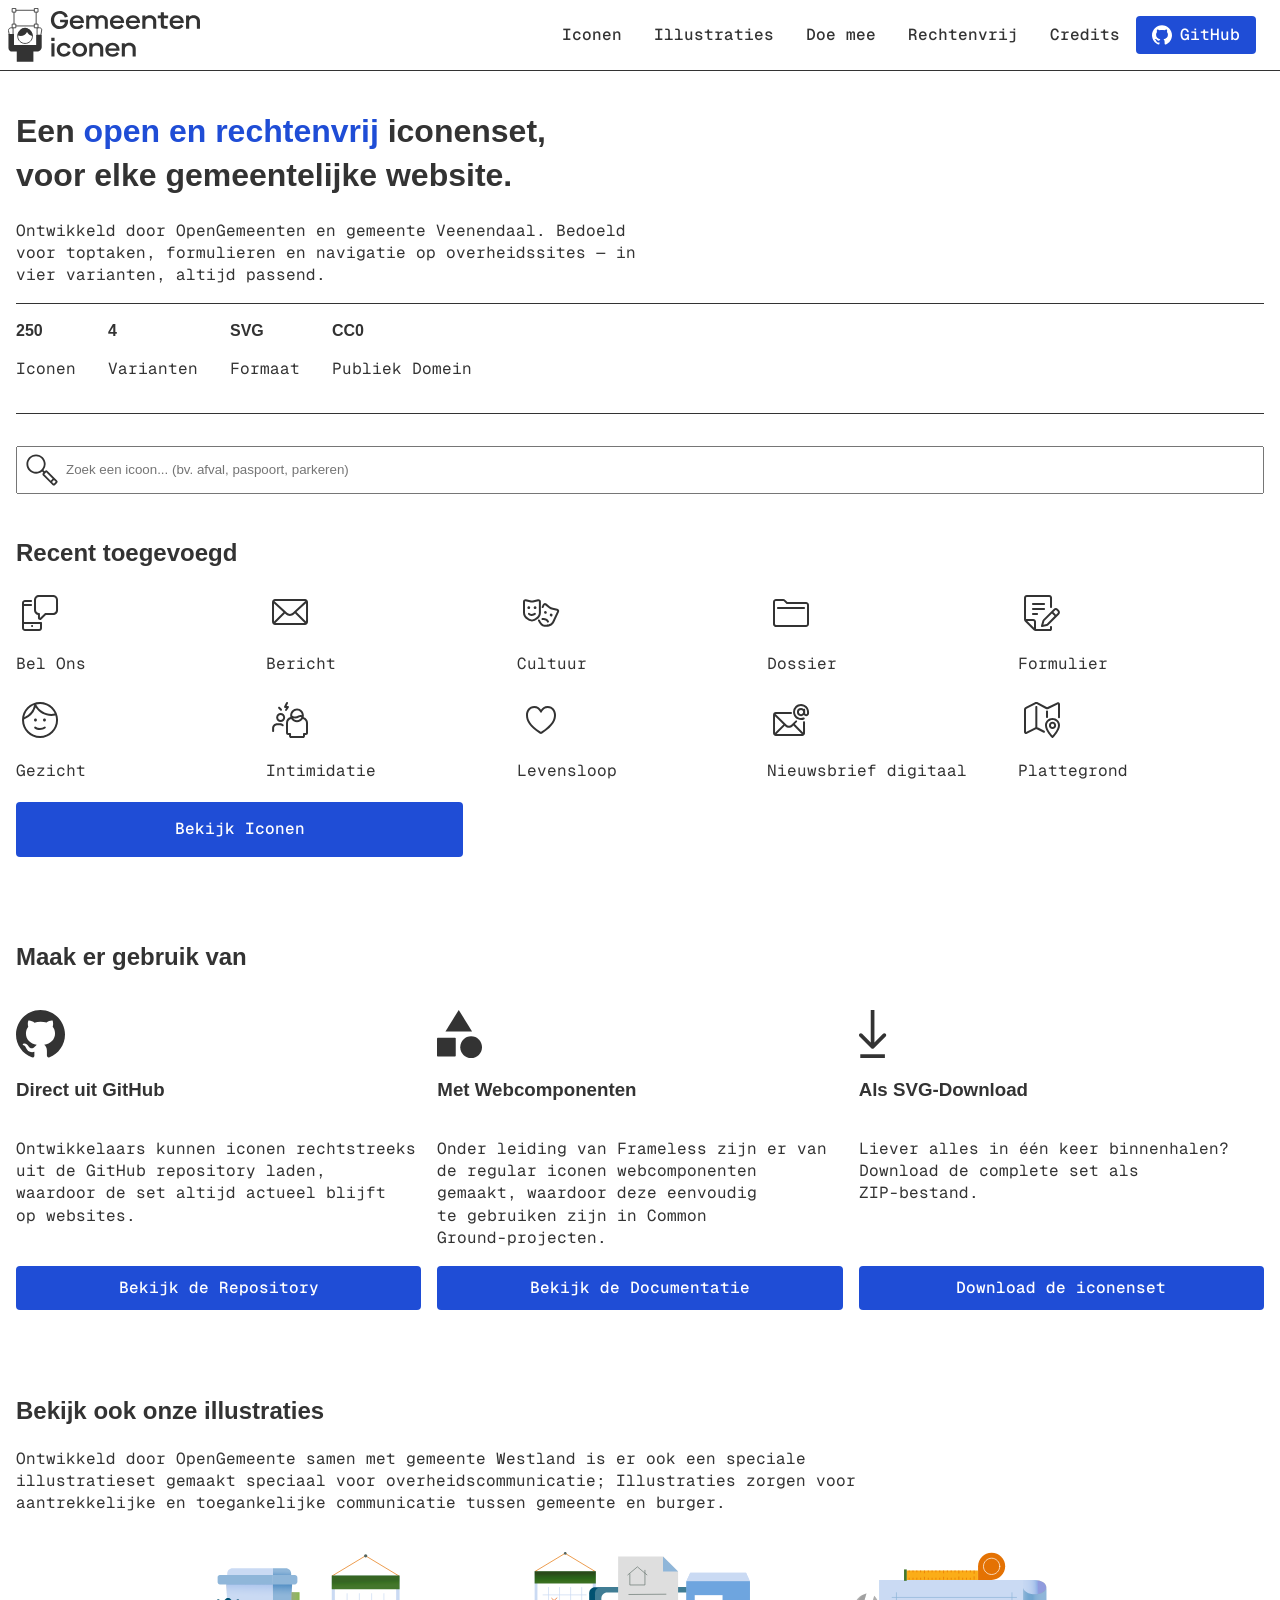
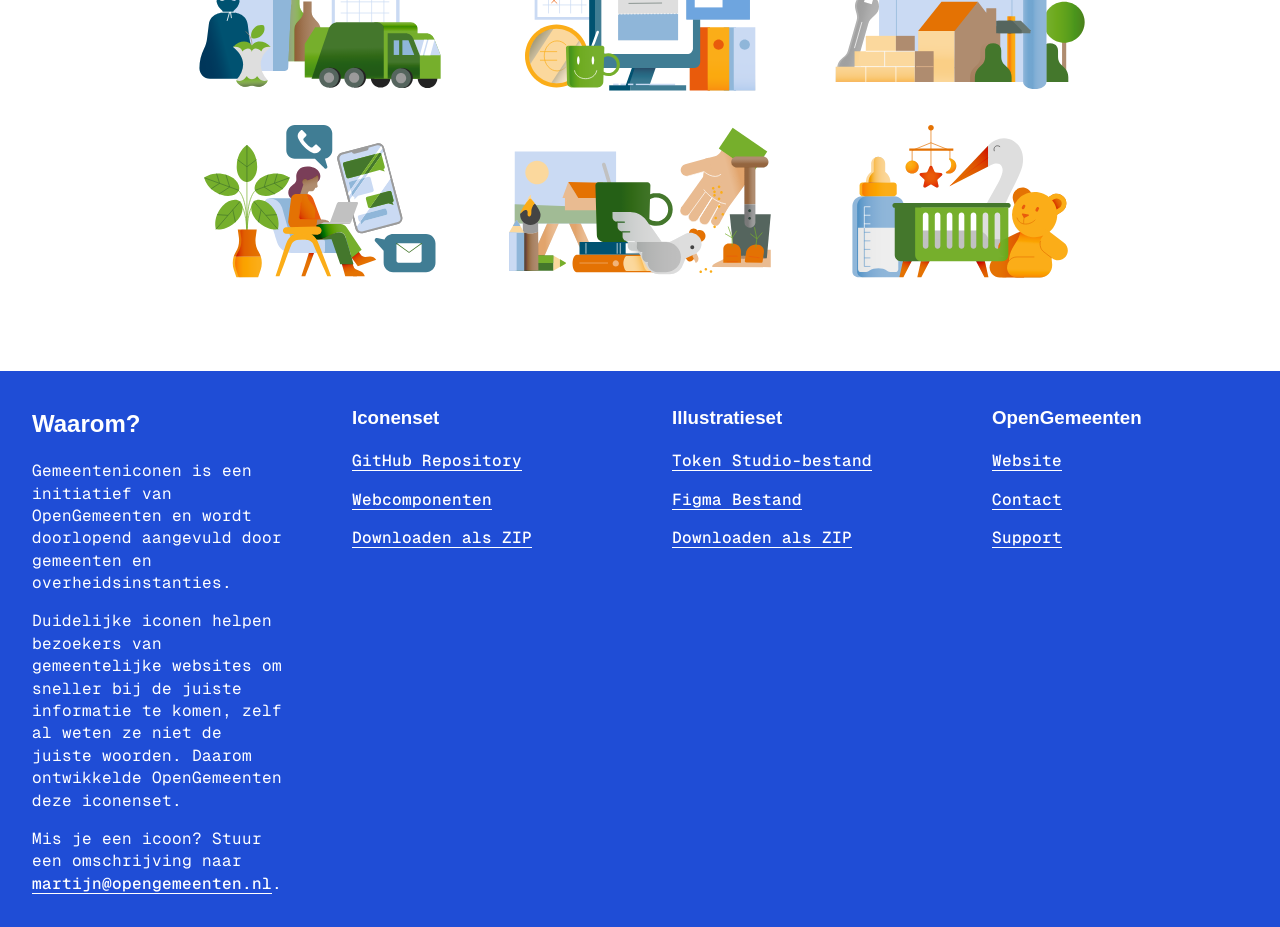
==== index.html @ 0807a1b1 "target="_self" (weet niet of het anders de default wel mee neemt)" ====
<!DOCTYPE html>
<html lang="nl">
    <head>
        <meta charset="UTF-8">

        <meta name="viewport" content="width=device-width, initial-scale=1.0">

        <title>Home | Gemeenteniconen.nl</title>
        <meta name="description" content="Gemeenteniconen.nl - Open en rechtenvrije iconen voor overheidscommunicatie" />
        <meta name="author" content="Rowynn Sewkaransing"/>

        <link rel="stylesheet" href="./styles/tokens--colors.css">
        <link rel="stylesheet" href="./styles/tokens--fonts.css">
        <link rel="stylesheet" href="./styles/tokens--style.css">

        <link rel="stylesheet" href="./styles/base--text.css">
        <link rel="stylesheet" href="./styles/base--controls.css">
        <link rel="stylesheet" href="./styles/base--images.css">
        <link rel="stylesheet" href="./styles/base--links.css">

        <link rel="stylesheet" href="./styles/layout--header.css">
        <link rel="stylesheet" href="./styles/layout--main.css">
        <link rel="stylesheet" href="./styles/layout--footer.css">

        <link rel="stylesheet" href="./styles/page--index.css">


        <link rel="shortcut icon" href="./assets/favicon.png" type="image/x-icon">

        <script src="./scripts/controls--hamburger.js" defer></script>

    </head>
    <body>


        <!-- ****** -->
        <!-- HEADER -->
        <!-- ****** -->

        <header>
            <a class="skip" href="#main">Ga naar inhoud?</a>
            <!-- <a class="skip" href="./iconen.html">Ga naar iconenoverzicht?</a> -->
            <!-- <a class="skip" href="./illustraties.html">Ga naar illustratiesoverzicht?</a> -->

            <a href="./">
            <picture>
                <source media="(prefers-color-scheme: dark)" srcset="./assets/logo-dark.svg">
                <img src="./assets/logo-light.svg" alt="Gemeenteniconen.nl home">
            </picture>
            </a>
            <button id="mobile-menu" type="button" >Menu</button>

            <nav>
                <a href="./iconen.html">Iconen</a>
                <a href="./illustraties.html">Illustraties</a>
                <a href="./">Doe mee</a>
                <a href="./">Rechtenvrij</a>
                <a href="./">Credits</a>

                <a href="">
                    <svg width="98" height="96" viewBox="0 0 98 96" fill="none" xmlns="http://www.w3.org/2000/svg">
                        <g>
                        <path d="M41.4395 69.3848C28.8066 67.8535 19.9062 58.7617 19.9062 46.9902C19.9062 42.2051 21.6289 37.0371 24.5 33.5918C23.2559 30.4336 23.4473 23.7344 24.8828 20.959C28.7109 20.4805 33.8789 22.4902 36.9414 25.2656C40.5781 24.1172 44.4062 23.543 49.0957 23.543C53.7852 23.543 57.6133 24.1172 61.0586 25.1699C64.0254 22.4902 69.2891 20.4805 73.1172 20.959C74.457 23.543 74.6484 30.2422 73.4043 33.4961C76.4668 37.1328 78.0937 42.0137 78.0937 46.9902C78.0937 58.7617 69.1934 67.6621 56.3691 69.2891C59.623 71.3945 61.8242 75.9883 61.8242 81.252L61.8242 91.2051C61.8242 94.0762 64.2168 95.7031 67.0879 94.5547C84.4102 87.9512 98 70.6289 98 49.1914C98 22.1074 75.9883 6.69539e-07 48.9043 4.309e-07C21.8203 1.92261e-07 -1.9479e-07 22.1074 -4.3343e-07 49.1914C-6.20631e-07 70.4375 13.4941 88.0469 31.6777 94.6504C34.2617 95.6074 36.75 93.8848 36.75 91.3008L36.75 83.6445C35.4102 84.2188 33.6875 84.6016 32.1562 84.6016C25.8398 84.6016 22.1074 81.1563 19.4277 74.7441C18.375 72.1602 17.2266 70.6289 15.0254 70.3418C13.877 70.2461 13.4941 69.7676 13.4941 69.1934C13.4941 68.0449 15.4082 67.1836 17.3223 67.1836C20.0977 67.1836 22.4902 68.9063 24.9785 72.4473C26.8926 75.2227 28.9023 76.4668 31.2949 76.4668C33.6875 76.4668 35.2187 75.6055 37.4199 73.4043C39.0469 71.7773 40.291 70.3418 41.4395 69.3848Z" fill="black"/>
                        </g>
                        <clipPath>
                        <rect width="98" height="96" fill="white"/>
                        </clipPath>
                    </svg>GitHub</a>
            </nav>
        </header>


        <!-- ****** -->
        <!--  MAIN  -->
        <!-- ****** -->

        <main id="main">
            <hgroup>
                <h1>
                Een <span>open en rechtenvrij</span> iconenset, 
                voor elke gemeentelijke website.
                </h1>
            
                <p>
                    Ontwikkeld door OpenGemeenten en gemeente Veenendaal. 
                    Bedoeld voor toptaken, formulieren en navigatie op 
                    overheidssites — in vier varianten, altijd passend.
                </p>
            </hgroup>

             <div>
                <strong>250</strong>
                <p>Iconen</p>
                <strong>4</strong>
                <p>Varianten</p>
                <strong>SVG</strong>
                <p>Formaat</p>
                <strong>CC0</strong>
                <p>Publiek Domein</p>
             </div>
            
            <form action="./iconen.html" method="get" target="_self" role="search">
                <label class="hidden" for="zoeken">Zoeken</label>
                <input type="search" id="zoeken" placeholder="Zoek een icoon... (bv. afval, paspoort, parkeren)" name="q">
                <svg xmlns="http://www.w3.org/2000/svg" viewBox="0 0 48 48"><title>Zoeken</title><path d="m40.43 35.48-10.4-10.37a1.983 1.983 0 0 0-2.82 0l-.35.35-1.28-1.28a10.45 10.45 0 0 0 2.42-6.7c0-5.79-4.71-10.5-10.5-10.5S7 11.69 7 17.48s4.71 10.5 10.5 10.5c2.53 0 4.85-.9 6.66-2.39l1.28 1.28-.35.35c-.78.78-.78 2.05 0 2.83l10.4 10.37c.39.39.9.59 1.41.59s1.02-.2 1.41-.59l2.12-2.12a1.983 1.983 0 0 0 0-2.82Zm-22.94-9.49c-4.69 0-8.5-3.81-8.5-8.5s3.81-8.5 8.5-8.5 8.5 3.81 8.5 8.5-3.81 8.5-8.5 8.5Zm11.13.53 6.99 6.96-2.12 2.12-6.99-6.96 2.12-2.12Zm8.28 12.49-2-2 2.12-2.12 2 2-2.12 2.12Z"/></svg>
            </form>

            <section>
                <h2>Recent toegevoegd</h2>
                
                <ul>
                    <li>
                        <svg xmlns="http://www.w3.org/2000/svg" viewBox="0 0 48 48">
                            <path d="M25.01,33.03v-.03H8.01v-16h7c.55,0,1-.45,1-1s-.45-1-1-1h-7v-1c0-.55.45-1,1-1h6c.55,0,1-.45,1-1s-.45-1-1-1h-6c-1.65,0-3,1.35-3,3v25c0,1.65,1.35,3,3,3h14.17c1.56,0,2.83-1.27,2.83-2.83v-5.14c0-.55-.45-1-1-1ZM23.17,40h-14.17c-.55,0-1-.45-1-1v-4h16v4.17c0,.46-.37.83-.83.83ZM17.1,37.01v.02c0,.55-.45,1-1,1s-1-.45-1-1,.45-1.01,1-1.01,1,.44,1,.99ZM37.11,6h-14.19c-1.31,0-2.55.51-3.47,1.44s-1.44,2.16-1.44,3.47v10.22c.01,2.37,1.7,4.34,3.93,4.8l.03,3.12c0,.8.49,1.51,1.24,1.82.25.1.51.15.77.15.52,0,1.02-.2,1.4-.57l4.55-4.41h7.19c2.71,0,4.91-2.2,4.91-4.91v-10.22c0-2.71-2.2-4.91-4.91-4.91ZM40.02,21.12c0,1.6-1.31,2.91-2.91,2.91h-7.59c-.26,0-.51.1-.7.28l-4.85,4.71-.04-4.01c0-.55-.45-.99-1-.99-1.6,0-2.91-1.3-2.91-2.91v-10.22c-.01-.78.29-1.51.84-2.06s1.28-.85,2.06-.85h14.19c1.6,0,2.91,1.3,2.91,2.91v10.22Z"/>
                        </svg>
                        <p>Bel Ons</p>
                    </li>

                    <li>
                        <svg xmlns="http://www.w3.org/2000/svg" viewBox="0 0 48 48">
                            <path d="M39.03,10H9.03c-1.65,0-3,1.41-3,3.14v19.72c0,1.73,1.35,3.14,3,3.14h30c1.65,0,3-1.41,3-3.14V13.14c0-1.73-1.35-3.14-3-3.14ZM9.03,12h30c.12,0,.23.03.33.08,0,0,0,0-.01,0l-12.63,11.74c-1.62,1.51-3.98,1.51-5.61,0l-12.55-11.67c.14-.09.3-.15.47-.15ZM8.03,32.59V14.39l9.46,8.79c-.06.04-.12.06-.16.11l-9.29,9.29ZM9.44,34l9.29-9.29c.07-.07.1-.15.15-.22l.86.8c1.19,1.1,2.68,1.66,4.17,1.66s2.98-.55,4.17-1.66l1.01-.94c.05.13.12.26.23.36l9.29,9.29H9.44ZM40.03,32.59l-9.29-9.29c-.09-.09-.19-.15-.3-.2l9.59-8.91v18.4Z"/>
                        </svg>
                        <p>Bericht</p>
                    </li>


                    <li>
                        <svg xmlns="http://www.w3.org/2000/svg" viewBox="0 0 48 48">
                            <path d="m41.97 23.02-4.71 10.12c-1.81 3.9-5.9 4.66-8.79 4.66-.42 0-.81-.02-1.16-.04a5.148 5.148 0 0 1-3.37-1.57c-.93-.96-2.2-2.5-2.94-4.37a.994.994 0 0 1 .56-1.3.994.994 0 0 1 1.3.56c.63 1.56 1.72 2.88 2.52 3.72.55.57 1.28.91 2.07.96 2.31.16 6.43-.08 8-3.47l4.71-10.13a.371.371 0 0 0-.26-.53l-4.39-.88c-1.4-.28-2.73-.9-3.85-1.79l-3.5-2.79a.35.35 0 0 0-.32-.07c-.07.02-.19.06-.26.21l-1.03 2.23c-.23.5-.83.72-1.33.49-.5-.23-.72-.83-.49-1.33l1.03-2.23c.31-.67.9-1.14 1.61-1.31.71-.17 1.45 0 2.03.45l3.5 2.79a7.12 7.12 0 0 0 3 1.39l4.39.88c.72.14 1.32.6 1.65 1.26.33.65.34 1.41.04 2.08Zm-12.28.99a1.394 1.394 0 1 0-2.53-1.17 1.394 1.394 0 0 0 2.53 1.17Zm5.72 2.66a1.394 1.394 0 1 0-2.53-1.17 1.394 1.394 0 0 0 2.53 1.17Zm-10.19 2.45c-.53.17-.82.73-.65 1.26.17.52.73.81 1.26.65.73-.23 1.81-.06 2.75.43.75.39 1.31.94 1.46 1.44a1.005 1.005 0 0 0 1.25.67c.53-.16.83-.72.67-1.25-.31-1.02-1.2-1.98-2.44-2.63-1.44-.75-3.04-.97-4.29-.57Zm-8.4 3c-.6.23-1.23.34-1.86.34s-1.26-.12-1.86-.34c-2.64-1.02-7.08-3.46-7.08-8.38V12.57c0-.73.33-1.42.91-1.87a2.39 2.39 0 0 1 2.03-.44l4.35 1.05c1.08.26 2.22.26 3.3 0l4.35-1.05a2.39 2.39 0 0 1 2.03.44c.58.45.91 1.14.91 1.87v11.17c0 4.93-4.43 7.37-7.08 8.38Zm5.07-8.39V12.56c0-.16-.09-.25-.14-.3a.367.367 0 0 0-.32-.07l-4.35 1.05c-1.39.34-2.86.34-4.25 0l-4.35-1.05s-.06-.01-.09-.01c-.11 0-.19.05-.23.08-.05.04-.14.14-.14.3v11.17c0 3.73 3.63 5.68 5.8 6.52a3.2 3.2 0 0 0 2.28 0c2.16-.83 5.8-2.79 5.8-6.52Zm-8.71-5.09c0-.77-.62-1.39-1.39-1.39s-1.39.62-1.39 1.39.62 1.39 1.39 1.39 1.39-.62 1.39-1.39Zm4.91-1.4c-.77 0-1.39.62-1.39 1.39s.62 1.39 1.39 1.39 1.39-.62 1.39-1.39-.62-1.39-1.39-1.39Zm-.79 6.88c-.56.52-1.62.81-2.68.77-.85-.04-1.58-.3-1.93-.69a.998.998 0 1 0-1.49 1.33c.71.79 1.92 1.29 3.32 1.36h.34c1.5 0 2.89-.48 3.79-1.3a.997.997 0 1 0-1.35-1.47Z"/>
                        </svg>
                        <p>Cultuur</p>
                    </li>

                    <li>
                        <svg xmlns="http://www.w3.org/2000/svg" viewBox="0 0 48 48">
                            <path d="M39,13h-18.59l-2.12-2.12c-.57-.57-1.32-.88-2.12-.88h-7.17c-1.65,0-3,1.35-3,3v21.94c-.02.65.18,1.28.58,1.83.58.79,1.47,1.24,2.45,1.24h29.97c1.65,0,3-1.35,3-3v-19c0-1.65-1.35-3-3-3ZM40,35c0,.55-.45,1-1,1H9.03c-.33,0-.64-.15-.83-.42-.19-.26-.24-.58-.15-.88h-.05V13c0-.55.45-1,1-1h7.17c.27,0,.52.1.71.29l2.71,2.71h19.41c.55,0,1,.45,1,1v19ZM38,19c0,.55-.45,1-1,1H11c-.55,0-1-.45-1-1s.45-1,1-1h26c.55,0,1,.45,1,1Z"/>
                        </svg>
                        <p>Dossier</p>
                    </li>

                    <li>
                        <svg xmlns="http://www.w3.org/2000/svg" viewBox="0 0 48 48">
                            <path d="M41.06,21.14l-1.16-1.17c-1.13-1.13-3.1-1.13-4.23,0l-10.49,10.44c-.44.41-.73.94-.85,1.48l-1.34,4.88c-.09.34,0,.7.24.96.19.2.45.31.72.31.08,0,.15,0,.23-.03l4.69-1.08c.55-.13,1.05-.4,1.45-.8l10.75-10.75c1.16-1.17,1.16-3.06,0-4.23ZM28.9,34.71c-.13.13-.3.23-.48.27l-3.05.71.91-3.31c.04-.2.14-.37.3-.53l7.39-7.35,2.57,2.57-7.64,7.64ZM39.65,23.95l-1.69,1.69-2.57-2.57,1.7-1.69c.19-.19.45-.29.7-.29s.51.1.7.29l1.17,1.16c.39.39.39,1.02,0,1.4ZM32.96,36.93c-.55,0-.99.47-.98,1.02l.04,2.05h-14v-7.18c0-1.55-1.26-2.82-2.82-2.82h-7.18V8.8c0-.44.36-.8.8-.8h22.4c.44,0,.8.36.8.8v9.2c0,.55.45,1,1,1s1-.45,1-1v-9.2c0-1.54-1.26-2.8-2.8-2.8H8.82c-1.54,0-2.8,1.26-2.8,2.8v21.61c0,.74.3,1.46.83,1.99l8.84,8.79c.53.53,1.23.81,1.97.81h14.36c.54,0,1.04-.21,1.42-.6.38-.38.58-.89.57-1.43l-.04-2.06c0-.55-.43-1-1.02-.98ZM9.29,32h5.91c.45,0,.82.37.82.82v5.88l-6.73-6.69ZM26.02,21h-11c-.55,0-1-.45-1-1s.45-1,1-1h11c.55,0,1,.45,1,1s-.45,1-1,1ZM27.02,15c0,.55-.45,1-1,1h-11c-.55,0-1-.45-1-1s.45-1,1-1h11c.55,0,1,.45,1,1ZM19.02,24c.55,0,1,.45,1,1s-.45,1-1,1h-4c-.55,0-1-.45-1-1s.45-1,1-1h4Z"/>
                        </svg>
                        <p>Formulier</p>
                    </li>

                    <li>
                        <svg xmlns="http://www.w3.org/2000/svg" viewBox="0 0 48 48">
                            <path d="M17.98 23.99c0-.83.67-1.5 1.49-1.5s1.49.67 1.49 1.5-.67 1.5-1.49 1.5-1.49-.67-1.49-1.5Zm10.49-1.56c-.82 0-1.49.67-1.49 1.5s.67 1.5 1.49 1.5 1.49-.67 1.49-1.5-.67-1.5-1.49-1.5Zm13.59 1.55c0 9.94-8.09 18.03-18.03 18.03S6.01 33.92 6.01 23.98 14.1 5.95 24.04 5.95s18.03 8.09 18.03 18.03ZM24.04 7.95c-1.36 0-2.68.19-3.94.51.02.03.04.04.05.07 2.92 5.79 8.75 9.39 15.22 9.39 1.14 0 2.26-.11 3.37-.33-2.47-5.66-8.12-9.64-14.69-9.64ZM8.28 21.15a17.05 17.05 0 0 0 9.93-12.08c-5.11 2.01-8.94 6.55-9.93 12.08Zm31.79 2.83c0-1.56-.24-3.07-.65-4.5-1.32.29-2.68.44-4.05.44-6.4 0-12.24-3.15-15.76-8.37A19.069 19.069 0 0 1 8.05 23.39c0 .2-.03.39-.03.59 0 8.84 7.19 16.03 16.03 16.03s16.03-7.19 16.03-16.03Zm-11.78 6.69c-2.54 1.72-6.03 1.75-8.61.09a.993.993 0 0 0-1.38.3c-.3.46-.17 1.08.3 1.38 1.58 1.02 3.42 1.56 5.31 1.56s3.87-.58 5.49-1.68c.46-.31.58-.93.27-1.39a.999.999 0 0 0-1.39-.27Z"/>
                        </svg>
                        <p>Gezicht</p>
                    </li>

                    <li>
                        <svg xmlns="http://www.w3.org/2000/svg" viewBox="0 0 48 48">
                            <path d="M12.34,12.39c-.39-.39-.39-1.02,0-1.41s1.02-.39,1.41,0l2,2c.39.39.39,1.02,0,1.41-.2.2-.45.29-.71.29s-.51-.1-.71-.29l-2-2ZM14.04,27.19h-2.92c-2.76,0-5,2.24-5,5v2.9c0,.55.45,1,1,1s1-.45,1-1v-2.9c0-1.65,1.35-3,3-3h2.92c.75,0,1.47.28,2.02.78.41.37,1.04.34,1.41-.07.37-.41.34-1.04-.07-1.41-.92-.84-2.12-1.3-3.37-1.3ZM19.16,21.49c0,2.48-2.02,4.5-4.5,4.5s-4.5-2.02-4.5-4.5,2.02-4.5,4.5-4.5,4.5,2.02,4.5,4.5ZM17.16,21.49c0-1.38-1.12-2.5-2.5-2.5s-2.5,1.12-2.5,2.5,1.12,2.5,2.5,2.5,2.5-1.12,2.5-2.5ZM20.83,14.56l2-3c.2-.31.22-.7.05-1.03s-.51-.53-.88-.53h-1.38l1.28-2.55c.25-.49.05-1.09-.45-1.34-.5-.25-1.09-.05-1.34.45l-2,4c-.16.31-.14.68.04.97s.5.47.85.47h1.13l-.96,1.45c-.31.46-.18,1.08.28,1.39.17.11.36.17.55.17.32,0,.64-.16.83-.45ZM42,26.92v10.1c0,1.11-.9,2.01-2.01,2.01h-1.01v1.01c0,.54-.2,1.04-.58,1.43-.38.38-.89.59-1.42.59h-11.94c-.54,0-1.04-.21-1.42-.59-.38-.38-.59-.89-.58-1.43v-1.01s-1.01,0-1.01,0c-1.11,0-2.01-.9-2.01-2.01v-10.1c0-2.79,1.79-5.11,4.4-5.81-.14-.55-.23-1.13-.23-1.72,0-3.77,3.07-6.83,6.83-6.83s6.83,3.07,6.83,6.83c0,.45-.05.89-.13,1.32.05.14.08.29.07.45,2.52.75,4.23,3.02,4.23,5.76ZM26.17,19.38c0,.16.03.31.05.46.53.26,1.06.46,1.6.56,1.56.31,3.19,0,4.6-.85,1.09-.66,2.34-.75,3.41-.3-.07-2.61-2.2-4.71-4.82-4.71s-4.83,2.17-4.83,4.83ZM33.45,21.27c-1.36.83-2.9,1.25-4.43,1.25-.53,0-1.06-.05-1.59-.15-.08-.02-.17-.04-.25-.06.88,1.15,2.26,1.91,3.82,1.91,1.97,0,3.67-1.19,4.42-2.89-.55-.44-1.3-.46-1.97-.05ZM40,26.92c0-1.98-1.31-3.59-3.19-3.96-1.2,1.95-3.36,3.26-5.81,3.26s-4.61-1.31-5.82-3.27c0,0,0,0,0,0-1.9.38-3.17,1.97-3.17,3.96v10.1h2.03c.27,0,.52.12.71.3.19.19.29.44.29.71v2.01s11.94,0,11.94,0v-2.02c0-.27.1-.52.29-.71.19-.19.44-.29.71-.29h2.02v-10.11Z"/>
                        </svg>
                        <p>Intimidatie</p>
                    </li>

                    <li>
                        <svg xmlns="http://www.w3.org/2000/svg" viewBox="0 0 48 48">
                            <path d="M23.95,37.91c-.45,0-.9-.13-1.28-.4-.04-.02-.07-.05-.1-.08-9.64-6.36-13.57-11.69-13.57-18.4,0-4.33,2.91-8.93,8.31-8.93,3.47,0,5.59,2.1,6.69,3.64,1.09-1.54,3.22-3.64,6.69-3.64,5.4,0,8.31,4.6,8.31,8.93,0,4.65-1.64,10.49-13.8,18.5-.37.26-.81.39-1.25.39ZM23.86,35.89c.09.03.18,0,.22-.03,11.39-7.5,12.92-12.72,12.92-16.84,0-3.36-2.21-6.93-6.31-6.93s-5.69,3.84-5.76,4c-.16.37-.52.61-.92.61s-.77-.24-.93-.61c-.07-.16-1.75-4-5.76-4s-6.31,3.57-6.31,6.93c0,4.37,1.55,9.43,12.79,16.82.02.02.05.03.07.05Z"/>
                        </svg>
                        <p>Levens&shy;loop</p>
                    </li>

                    <li>
                        <svg xmlns="http://www.w3.org/2000/svg" viewBox="0 0 48 48">
                            <path d="M37.03 25.18c-.55 0-1 .45-1 1v10.29l-8.25-8.36 2.1-2.06c.39-.39.4-1.02.01-1.41a.987.987 0 0 0-1.41-.01l-4.16 4.09c-1.38 1.33-3.38 1.33-4.76 0L8.54 18.08c.08-.04.17-.07.26-.07h15.18c.55 0 1-.45 1-1s-.45-1-1-1H8.8c-1.52 0-2.76 1.33-2.76 2.96v18.08c0 1.63 1.24 2.96 2.76 2.96h26.47c1.52 0 2.76-1.33 2.76-2.96V26.18c0-.55-.45-1-1-1m-15.1 6.53c1.35 0 2.7-.52 3.78-1.56l.64-.63 8.38 8.49H9.62l8.17-8.21.37.35c1.07 1.04 2.42 1.56 3.77 1.56M8.03 20.37l8.32 8.04-8.32 8.36zM34.04 8.01c-2.13 0-4.14.83-5.65 2.34A7.95 7.95 0 0 0 26.04 16c0 4.41 3.58 8 7.99 8.01h.02c1.07 0 2.12-.21 3.11-.63.51-.21.75-.8.53-1.31a.99.99 0 0 0-1.31-.53c-.74.31-1.52.47-2.33.47h-.01c-1.6 0-3.11-.63-4.24-1.76s-1.75-2.64-1.75-4.25c0-1.6.63-3.11 1.76-4.24a5.998 5.998 0 0 1 10.23 4.26v1.17a.939.939 0 1 1-1.88 0v-3.4c0-.55-.45-1-1-1-.17 0-.31.05-.45.12-.72-.62-1.64-1-2.66-1a4.11 4.11 0 1 0 0 8.22c1.07 0 2.05-.42 2.78-1.1.54.67 1.35 1.1 2.28 1.1 1.62 0 2.94-1.32 2.94-2.94v-1.17c0-4.41-3.58-8-7.99-8.01Zm-.01 10.12c-1.16 0-2.11-.95-2.11-2.11s.95-2.11 2.11-2.11 2.11.95 2.11 2.11-.95 2.11-2.11 2.11"/>
                        </svg>
                        <p>Nieuws&shy;brief digitaal</p>
                    </li>
                    <li>
                        <svg xmlns="http://www.w3.org/2000/svg" viewBox="0 0 48 48">
                            <path d="M34.53,25.86c-1.98,0-3.6,1.6-3.6,3.57s1.62,3.57,3.6,3.57,3.6-1.6,3.6-3.57-1.62-3.57-3.6-3.57ZM34.53,31c-.88,0-1.6-.71-1.6-1.57s.72-1.57,1.6-1.57,1.6.71,1.6,1.57-.72,1.57-1.6,1.57ZM34.5,22c-4.14,0-7.5,3.29-7.5,7.34,0,5.74,6.53,12.11,6.81,12.38.19.19.44.28.69.28s.5-.09.69-.28c.28-.27,6.81-6.64,6.81-12.38,0-4.05-3.36-7.34-7.5-7.34ZM34.5,39.56c-1.62-1.74-5.5-6.33-5.5-10.22,0-2.95,2.47-5.34,5.5-5.34s5.5,2.4,5.5,5.34c0,3.89-3.88,8.48-5.5,10.22ZM42,8.3v12.84c0,.55-.45,1-1,1s-1-.45-1-1v-12.84l-9.54,4.59c-.82.42-1.83.42-2.68-.01l-8.59-4.68c-.53-.27-1.19-.27-1.75.01l-8.89,4.56c-.34.18-.56.55-.56.95v22.26l8.54-4.35c.26-.13.53-.23.81-.3,0-.02-.01-.04-.01-.06V11.04c0-.55.45-1,1-1s1,.45,1,1v20.22s-.01.04-.01.06c.28.07.55.17.81.3l6.3,3.24c.49.25.68.86.43,1.35-.25.49-.85.69-1.35.43l-6.3-3.24c-.55-.29-1.22-.29-1.77,0l-8.55,4.38c-.29.15-.6.22-.9.22-.36,0-.71-.1-1.03-.29-.61-.37-.97-1.02-.97-1.73V13.72c0-1.16.63-2.2,1.65-2.72l8.89-4.56c1.12-.58,2.47-.58,3.59,0l8.59,4.68c.26.13.58.13.85-.01l9.55-4.62c.6-.31,1.32-.28,1.92.08.61.37.97,1.02.97,1.74ZM29.01,22.07c-.55,0-1-.45-1-1v-5.52c0-.55.45-1,1-1s1,.45,1,1v5.52c0,.55-.45,1-1,1Z"/>
                        </svg>
                        <p>Platte&shy;grond</p>
                    </li>

                    <li><a href="./iconen.html">Bekijk Iconen</a></li>
                </ul>
            </section>

            <section>
                <h2>Maak er gebruik van</h2>

                <article>
                    <h3>Direct uit GitHub</h3>

                    <svg width="98" height="96" viewBox="0 0 98 96" fill="none" xmlns="http://www.w3.org/2000/svg">
                        <g>
                        <path d="M41.4395 69.3848C28.8066 67.8535 19.9062 58.7617 19.9062 46.9902C19.9062 42.2051 21.6289 37.0371 24.5 33.5918C23.2559 30.4336 23.4473 23.7344 24.8828 20.959C28.7109 20.4805 33.8789 22.4902 36.9414 25.2656C40.5781 24.1172 44.4062 23.543 49.0957 23.543C53.7852 23.543 57.6133 24.1172 61.0586 25.1699C64.0254 22.4902 69.2891 20.4805 73.1172 20.959C74.457 23.543 74.6484 30.2422 73.4043 33.4961C76.4668 37.1328 78.0937 42.0137 78.0937 46.9902C78.0937 58.7617 69.1934 67.6621 56.3691 69.2891C59.623 71.3945 61.8242 75.9883 61.8242 81.252L61.8242 91.2051C61.8242 94.0762 64.2168 95.7031 67.0879 94.5547C84.4102 87.9512 98 70.6289 98 49.1914C98 22.1074 75.9883 6.69539e-07 48.9043 4.309e-07C21.8203 1.92261e-07 -1.9479e-07 22.1074 -4.3343e-07 49.1914C-6.20631e-07 70.4375 13.4941 88.0469 31.6777 94.6504C34.2617 95.6074 36.75 93.8848 36.75 91.3008L36.75 83.6445C35.4102 84.2188 33.6875 84.6016 32.1562 84.6016C25.8398 84.6016 22.1074 81.1563 19.4277 74.7441C18.375 72.1602 17.2266 70.6289 15.0254 70.3418C13.877 70.2461 13.4941 69.7676 13.4941 69.1934C13.4941 68.0449 15.4082 67.1836 17.3223 67.1836C20.0977 67.1836 22.4902 68.9063 24.9785 72.4473C26.8926 75.2227 28.9023 76.4668 31.2949 76.4668C33.6875 76.4668 35.2187 75.6055 37.4199 73.4043C39.0469 71.7773 40.291 70.3418 41.4395 69.3848Z"/>
                        </g>
                    </svg>

                    <p>
                        Ontwikkelaars kunnen iconen rechtstreeks uit de GitHub repository laden,
                        waardoor de set altijd actueel blijft op websites.
                    </p>
                    <a href="https://github.com/OpenGemeenten/Iconenset/">Bekijk de Repository</a>
                </article>

                <article>
                    <h3>Met Webcomponenten</h3>
                    <svg width="45" height="48" viewBox="0 0 45 48" fill="none" xmlns="http://www.w3.org/2000/svg">
                        <path d="M0 28.5C0 28.0858 0.335786 27.75 0.75 27.75H18C18.4142 27.75 18.75 28.0858 18.75 28.5V45.75C18.75 46.1642 18.4142 46.5 18 46.5H0.75C0.335787 46.5 0 46.1642 0 45.75V28.5Z" fill="#333333"/>
                        <path d="M45 37.125C45 43.1311 40.1311 48 34.125 48C28.1189 48 23.25 43.1311 23.25 37.125C23.25 31.1189 28.1189 26.25 34.125 26.25C40.1311 26.25 45 31.1189 45 37.125Z" fill="#333333"/>
                        <path d="M21.75 0L35.0651 21.375H8.43486L21.75 0Z"/>
                    </svg>

                    <p>
                        Onder leiding van Frameless zijn er van de regular iconen webcomponenten 
                        gemaakt, waardoor deze eenvoudig te gebruiken zijn in Common Ground-projecten.
                    </p>
                    <a href="https://frameless.github.io/iconset-npm/">Bekijk de Documentatie</a>
                </article>

                <article>
                    <h3>Als SVG-Download</h3>

                    <svg width="23" height="39" viewBox="0 0 23 39" fill="none" xmlns="http://www.w3.org/2000/svg">
                        <path d="M21.0458 36V39H1.04579V36H21.0458ZM12.5458 0V26.3789L19.5311 19.3936C20.1169 18.8078 21.0664 18.8078 21.6522 19.3936C22.238 19.9793 22.238 20.9289 21.6522 21.5146L12.1063 31.0605C11.5205 31.6463 10.571 31.6463 9.98524 31.0605L0.43934 21.5146C-0.146447 20.9289 -0.146447 19.9793 0.43934 19.3936C1.02513 18.8078 1.97465 18.8078 2.56043 19.3936L9.54578 26.3789V0H12.5458Z" />
                    </svg>

                    <p>Liever alles in één keer binnenhalen? Download de complete set als ZIP-bestand.</p>
                    <a href="https://github.com/OpenGemeenten/Iconenset/archive/refs/heads/master.zip">Download de iconenset</a>
                </article>
            </section>

            <section>
                <h2>Bekijk ook onze illustraties</h2>
                <p>
                    Ontwikkeld door OpenGemeente samen met gemeente Westland is er ook een speciale illustratieset 
                    gemaakt speciaal voor overheidscommunicatie; Illustraties zorgen voor aantrekkelijke en toegankelijke communicatie tussen gemeente en burger.
                </p>
                <div>
                    <img src="./illustrations/afval.svg" alt="Voorbeeld Afbeelding 1">
                    <img src="./illustrations/belasting.svg" alt="Voorbeeld Afbeelding 2">
                    <img src="./illustrations/bouwen.svg" alt="Voorbeeld Afbeelding 3">
                    <img src="./illustrations/contact.svg" alt="Voorbeeld Afbeelding 4">
                    <img src="./illustrations/dagbesteding.svg" alt="Voorbeeld Afbeelding 5">
                    <img src="./illustrations/geboorte.svg" alt="Voorbeeld Afbeelding 6">
                </div>
            </section>
        </main>


        <!-- ****** -->
        <!-- FOOTER -->
        <!-- ****** -->
         
        <footer>
            <section>
                <h2>Waarom?</h2>

                <p>
                    Gemeenteniconen is een initiatief van OpenGemeenten en 
                    wordt doorlopend aangevuld door gemeenten en overheidsinstanties.
                </p>

                <p>
                    Duidelijke iconen helpen bezoekers van gemeentelijke websites om 
                    sneller bij de juiste informatie te komen, zelf al weten ze niet 
                    de juiste woorden. Daarom ontwikkelde OpenGemeenten deze iconenset.
                </p>

                <p>
                    Mis je een icoon? Stuur een omschrijving naar 
                    <a href="mailto:martijn@opengemeenten.nl">martijn@opengemeenten.nl</a>.
                </p>
            </section>

            <section>
                <h3>Iconenset</h3>

                <ul>
                    <li><a href="https://github.com/OpenGemeenten/Iconenset/" target="_blank" rel="noopener noreferrer">GitHub Repository</a></li>
                    <li><a href="https://frameless.github.io/iconset-npm/" target="_blank" rel="noopener noreferrer">Webcomponenten</a></li>
                    <li><a href="https://github.com/OpenGemeenten/Iconenset/archive/refs/heads/master.zip" target="_blank" rel="noopener noreferrer">Downloaden als ZIP</a></li>
                </ul>
            </section>
            
            <section>
                <h3>Illustratieset</h3>

                <ul>
                    <li><a href="https://github.com/OpenGemeenten/figma-tokens/blob/main/illustrationset.json" target="_blank" rel="noopener noreferrer">Token Studio-bestand</a></li>
                    <li><a href="https://www.figma.com/community/file/1446166755200300993/opengemeenten-illustratieset" target="_blank" rel="noopener noreferrer">Figma Bestand</a></li>
                    <li><a href="https://www.gemeenteniconen.nl/downloads/OG_Illustratieset_v1.zip" target="_blank" rel="noopener noreferrer">Downloaden als ZIP</a></li>
                </ul>
            </section>

            <section>
                <h3>OpenGemeenten</h3>

                <ul>
                    <li><a href="https://www.opengemeenten.nl/" target="_blank" rel="noopener noreferrer">Website</a></li>
                    <li><a href="https://opengemeenten.nl/contact" target="_blank" rel="noopener noreferrer">Contact</a></li>
                    <li><a href="https://www.opengemeenten.nl/support/" target="_blank" rel="noopener noreferrer">Support</a></li>
                </ul>
            </section>
        </footer>
    </body>
</html>
---- styles/tokens--colors.css ----
/* ********************** */
/* design tokens -- kleur */
/* *****(**************** */

:root {
    color-scheme: light dark;
    --fg-0: light-dark(#333, #fff);
    --fg-1: light-dark(#666,#ccc);
    --bg-0: light-dark(#fff, #333);
    --bg-1: light-dark(#eee, #666);
    --accent: light-dark(#1F4DD6, #A3B8F5);
}
---- styles/tokens--fonts.css ----
/* *************************** */
/* design tokens -- typografie */
/* *****(********************* */


/* ********** */
/* sans-serif */
/* ********** */

@font-face {
  font-family: "Geist";
  font-optical-sizing: auto;
  font-weight: 100 900;
  font-style: normal;
  src:
        url(../fonts/geist/Geist-VariableFont_wght.ttf) format(truetype);
}

@font-face {
  font-family: "Geist";
  font-optical-sizing: auto;
  font-weight: 100 900;
  font-style: italic;
  src:
        url(../fonts/geist/Geist-Italic-VariableFont_wght.ttf) format(truetype);
}

/* *********************** */
/* monospace met 'schreef' */
/* *********************** */

@font-face {
  font-family: "Geist Mono";
  font-optical-sizing: auto;
  font-weight: 100 900;
  font-style: normal;
    src:
        url(../fonts/Geist_Mono/GeistMono-VariableFont_wght.ttf) format(truetype);
}


@font-face {
  font-family: "Geist Mono";
  font-optical-sizing: auto;
  font-weight: 100 900;
  font-style: italic;
    src:
        url(../fonts/Geist_Mono/GeistMono-Italic-VariableFont_wght.ttf) format(truetype);
}
---- styles/tokens--style.css ----
/* Voornamelijk een css remedy bestand, maar ook andere algemene ontwerp keuzes... */

/**********/
/* REMEDY */
/**********/

*, ::before, ::after { 
    box-sizing: border-box;
    overflow-x: hidden;
}


:root {
    --spacing-xs: 0.25rem;
    --spacing-s: 0.5rem;
    --spacing-m: 1rem;
    --spacing-l: 2rem;
    --spacing-xl: 3rem;
    --spacing-xll: 4rem;
}

img,
picture,
svg {
  display: block;
}

body {
    margin:0;
}
---- styles/base--text.css ----
/* ********** */
/* typografie */
/* ********** */

body {
    line-height: 1.4;
    color: var(--fg-0);
    background: var(--bg-0);
}

h1, h2, h3, h4, h5, h6, strong {
    font-family: "Geist", sans-serif;
    font-weight: 600;
    text-wrap: balance;
}

p, a, em, ol, ul {
    font-family: "Geist Mono", serif;
    font-weight: 400;
}

p, li {
    max-width: 90ch;
}

article, section {
    text-wrap: pretty;
}

/* ***** */
/* kleur */
/* ***** */

*::selection {
    color: var(--bg-0);
    background: var(--accent);
}

span {
    color: var(--accent);
}
---- styles/base--controls.css ----
/* ****** */
/* remedy */
/* ****** */

*:focus {
    outline-color: var(--accent);
}

button, input {
    cursor: pointer;
}

/* ****************** */
/* ZOEKEN label>input */
/* ****************** */

form:has(input[type="search"]) {
    margin-top: 2em;

    display: grid;

    input, svg {
        grid-area: 1 / 1;
    }
    
    input {
        padding-left: var(--spacing-xl);
    }

    svg {
        justify-self: start;
        aspect-ratio: 1 / 1 ;
        width: auto;
        height: 3em;
        padding-left: var(--spacing-xs);
    }

}

/* *********************************** */
/* skip-label a.d.h.v. ischa we <3 web */
/* *********************************** */

.skip {
    z-index: 20;
    padding: var(--spacing-m);
    display: block;
    position: fixed;
    translate: -200%;
    
     &:focus {
        outline-color: var(--fg-1);
        color: var(--bg-0) ;
        background-color: var(--accent);
        translate: unset;
    }
}


.hidden {
    translate: -200%;
}
---- styles/base--images.css ----
/* ******* */
/* styling */
/* ******* */

img, svg {
    max-width:100%;
    height: auto;
}

/* ***************** */
/* iconen light/dark */
/* ***************** */

path {
    fill: var(--fg-0);
}
---- styles/base--links.css ----
/* ********** */
/* affordance */
/* ********** */

a, input {
    cursor: pointer;
}

/* ************** */
/* links styling */
/* ************* */

a {
    color: var(--accent);
    text-underline-offset: var(--spacing-xs);
    text-decoration-thickness: 1px;
    text-decoration: underline;
    font-weight: 500;

    
    &:focus-visible {
        text-decoration: none;
    }

     &:hover {
        text-decoration: none;
    }

}
---- styles/layout--header.css ----
/* ******* */
/* gheader */
/* ******* */

header {
    z-index: 1;

    color: var(--fg-0);
    background-color: var(--bg-0);

    padding: var(--spacing-s);

    display: flex;
    justify-content: space-between;
    align-items: center;
    gap: 1em;

    position: sticky;
    top: 0;

    border-bottom: 1px solid var(--fg-0);

    picture {
        width: clamp(8rem, 6.5455rem + 7.2727vw, 12rem);
        height: auto;
    }


    /* *** */
    /* nav */
    /* *** */
    
    nav {
        z-index: 2;

        background-color: var(--accent);

        translate: 100%;
        position: fixed;
        inset: 0;

        display: grid;
        grid-template: 1fr;
        justify-content: center;
        align-content: center;
        gap: var(--spacing-l);        

        a {
            color:var(--fg-0);
            background-color: var(--bg-1);
            border: 1px solid var(--fg-0);
            border-radius: var(--spacing-xs);
            text-decoration: none;

            text-align: center;
            padding: var(--spacing-m);
            
            width: 304px;

        &:hover, &:focus {
                color: var(--accent);
                background-color: var(--bg-0);
            }
        }
    
        /* *********** */
        /* github knop */
        /* *********** */

        a:nth-of-type(6) {
            order: 5;
            display: flex;
            justify-content: center;
            align-items: center;
            margin-bottom: var(--spacing-m);

            svg {
                flex-shrink: 0;
                display: block;
                margin-right:var(--spacing-s);
                width: 2rem;
                height: 2rem;

            }

            &::after {
                content: '' / '';
                margin-left:var(--spacing-s);
            }

            &:hover {
                path {
                    fill:var(--accent);
                }
            }
        }

    }

        /* ************** */
        /* hamburger menu */
        /* ************** */

    button[id="mobile-menu"] {
       z-index: 3;
    
       color: var(--bg-0);
       background-color: var(--accent);
       border: none;
       padding: var(--spacing-s) var(--spacing-m);
       border-radius: var(--spacing-xs);
       &::before {
        content:'☰' / '';
        padding-right: 0.25em;
       }

    }

    .--mobile-menu-is-open {
        translate:0;
    }

    &:has(.--mobile-menu-is-open) button[id="mobile-menu"]{
        color: var(--fg-0);
        background-color: var(--bg-1);
       
        &::before {
        content: '🞫' / '';
        }
    }


        /* ************** */
        /* desktop modues */
        /* ************** */

    @media (min-width: 900px) {

        button[id="mobile-menu"] {
            display: none;
        }

        nav {

            background-color: unset;

            translate: unset;
            position: unset;
            
            display: flex;
            align-items: center;
        
            gap: var(--spacing-x);
            padding-right: 1em;

            a {
                flex-shrink: 0;
                justify-self:end;
                background-color: unset;
                border: unset;
                
                padding: 0 var(--spacing-m);
                
                width: unset;

                &:hover {
                    color: var(--accent);
                    text-decoration: underline;
                }

                &:focus {
                color:var(--accent);    
                }

            }

            /* ******************* */
            /* github knop desktop */
            /* ******************* */

            a:nth-of-type(6) {
                order: 5;
                margin-bottom: 0;
                margin-left: 0em;
                

                color:var(--bg-0);
                background-color: var(--accent);

                padding: var(--spacing-s) var(--spacing-m);
                svg {
                    width: 1.25rem;
                    height: 1.25rem;
                    path {
                        fill:var(--bg-0);
                    }
                }
                &:hover {
                    path {
                        fill:var(--bg-0);
                    }
                }
                &::after {
                    content: '';
                    margin-left:0;
                }
            }


            /* ******************* */
            /* voor grote schermen */
            /* ******************* */

            /* @media (min-width: 1200px) {
                a:nth-of-type(6)::after {
                content: 'Repo' / '';
                margin-left:var(--spacing-s);
                }
            } */

            /* ************* */
            /* nog groter... */
            /* ************* */
            
            /* @media (min-width: 2000px) {
                a:nth-of-type(6)::after {
                content: 'Repository' / '';
                margin-left:var(--spacing-s);
                }
            } */
        }

    }



}
---- styles/layout--main.css ----
/* ****************** */
/* main basis styling */
/* ***************(** */

main {

    display:grid;
    grid-template-columns: 1fr;
    justify-content: center;

    margin: var(--spacing-m);

    hgroup {

        max-width: 80ch;
    }


    section {
        padding-bottom: var(--spacing-xll);
    }

}
---- styles/layout--footer.css ----
/* ****** */
/* footer */
/* *****& */

footer {

    color: var(--bg-0);
    background-color:var(--accent);

    display: grid;
    grid-auto-flow: dense;
    grid-template-columns: repeat(auto-fit, 288px);
    justify-content: space-around;

    section {
        margin: var(--spacing-m);
    }

    ul {
        list-style: none;
        padding-left: 0;
    }
    
    li {
        padding-bottom: var(--spacing-m);
    }

    a {
        color:var(--bg-0);
    }


}
---- styles/page--index.css ----
/* ************ */
/* main content */
/* ************ */

main {

    /* ****** */
    /* stats? */
    /* ****** */

    > div:nth-of-type(1) {
        border-top: 1px solid var(--fg-0);
        border-bottom: 1px solid var(--fg-0);
        padding: var(--spacing-m) 0;

        display: grid;
        grid-template-columns: auto 1fr auto 1fr;
        align-items: baseline;
        column-gap: var(--spacing-xs);

        @media (min-width: 700px) {
            grid-template-columns: repeat(4, auto);
            grid-template-rows: auto auto;
            grid-auto-flow: column;
            justify-content: start;
            column-gap: var(--spacing-l);
            row-gap: 0;
        }
    }

    /* ***************** */
    /* recent toegevoegd */
    /* ***************** */
    
    ul:nth-of-type(1) {
        
        display: grid;
        grid-template-columns: repeat(auto-fit, 5.6rem);
        gap: var(--spacing-xs);
        justify-content: center;
        align-content: center;

        padding-left: 0;
        margin: 0;


        li:last-child {
            grid-column: span 2;
            /* justify-self: center; */
            align-self: center;
        }

        svg {
            width: 3em;
        }

        a {
            display: block;

            color: var(--bg-0);
            background-color: var(--accent);

            width: 90%;
            padding: var(--spacing-m);
            border-radius: var(--spacing-xs);
            
            text-align: center;
            text-decoration: none;

            &:hover {
                text-decoration: underline;
            }
        }

        /* ****** */
        /* layout */
        /* ****** */

        @media (min-width: 700px) {
            grid-template-columns: repeat(5, 1fr);
        }
    }

    /* ******************* */
    /* maak er gebruik van */
    /* ******************* */

    section:nth-of-type(2) {
        display: grid;
        grid-template-columns: 1fr;
        gap: var(--spacing-m);

        article {
            display: flex;
            flex-direction: column;

            svg {
                height: 3em;
                width: auto;
                order:-1;

                margin-right: auto;
            }  

            a {
                display: block;

                color: var(--bg-0);
                background-color: var(--accent);

                margin-top: auto;
                padding: 0.7em; /* hier wordt geen design token gebruikt omdat het anders leliijk wordt. jammer. */
                border-radius: var(--spacing-xs);
                
                text-align: center;
                text-decoration: none;

                &:hover {
                    text-decoration: underline;
                }
            }
        }


        @media (min-width: 700px) {
            grid-template-columns: repeat(3, 1fr);

            h2 {
                grid-column: 1 / -1;
            }

            
        }
    }

    /* **************** */
    /* illustraties cta */
    /* **************** */

    section > div:nth-of-type(1) {

        display: grid;
        grid-template-columns: 
        repeat(auto-fit, clamp(9rem, -0.2632rem + 46.3158vw, 20rem));

        justify-content: center;
        align-items: center;
        

    }

}
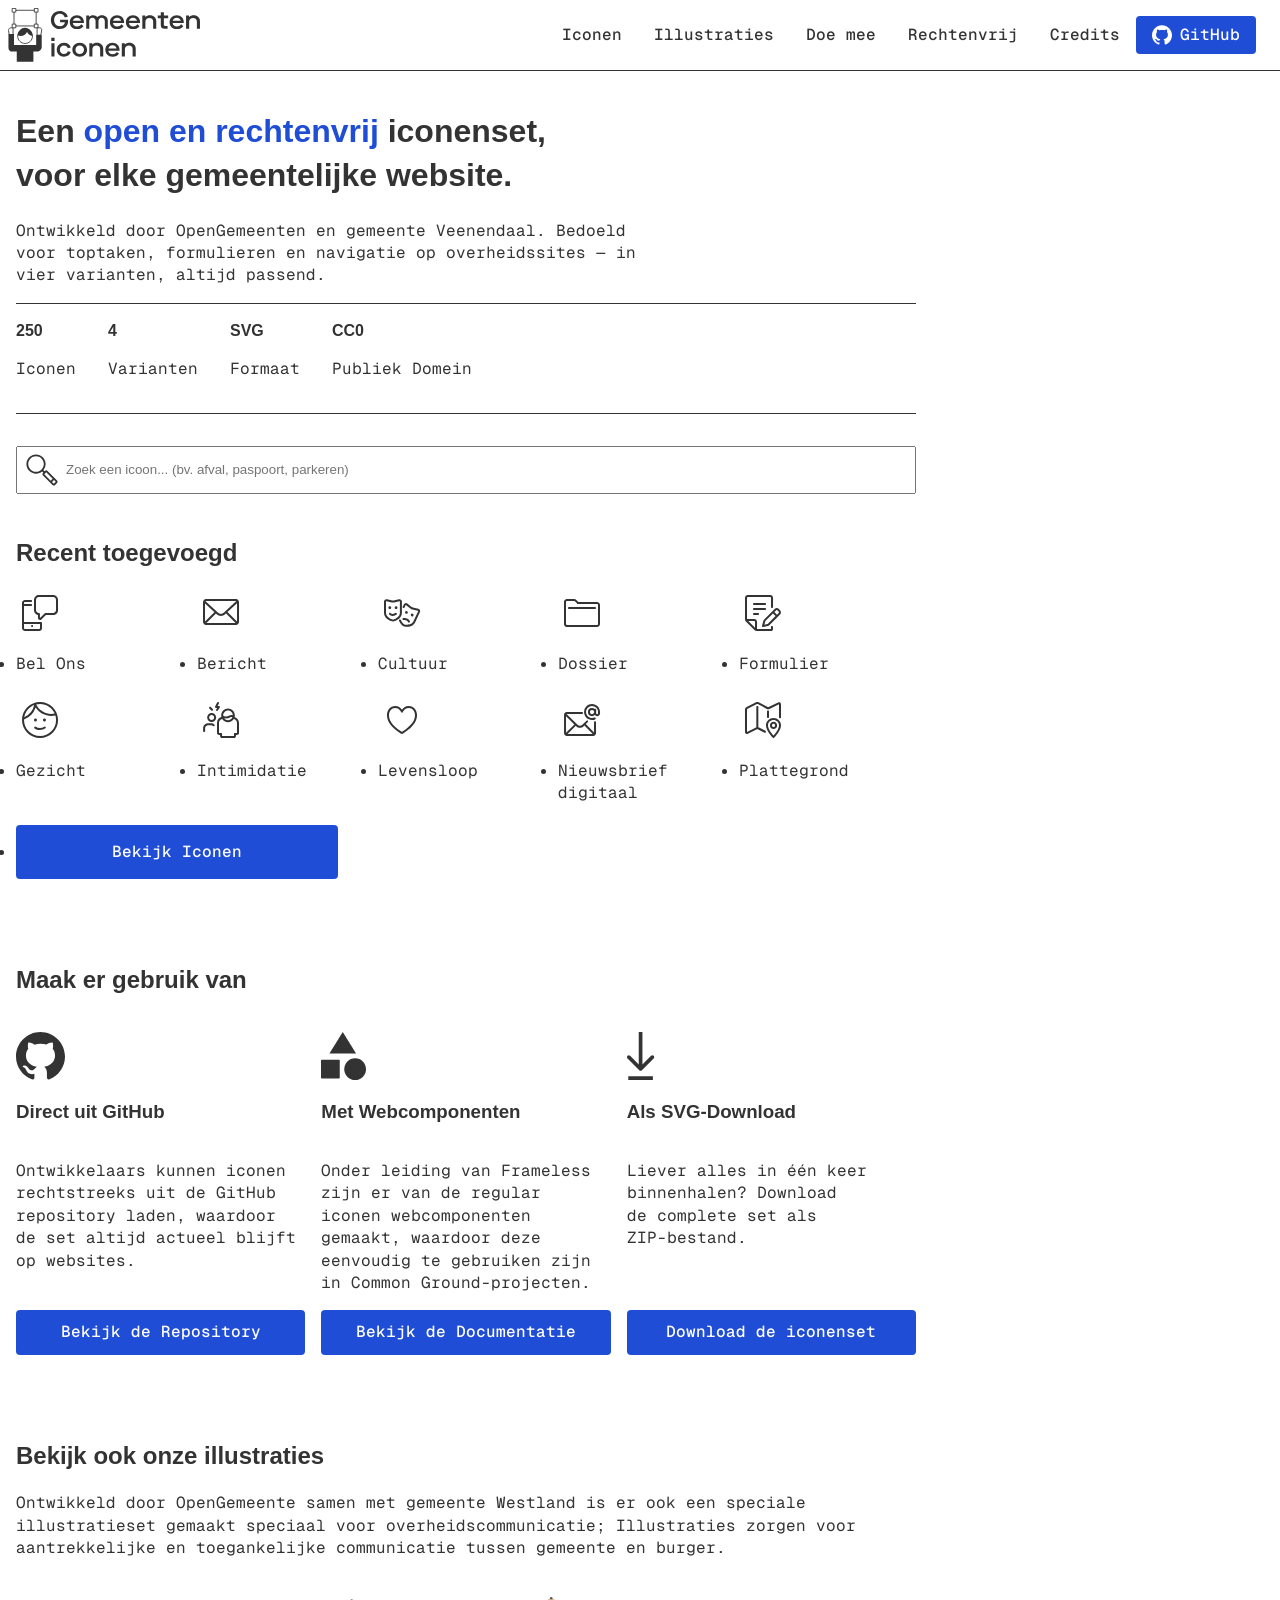
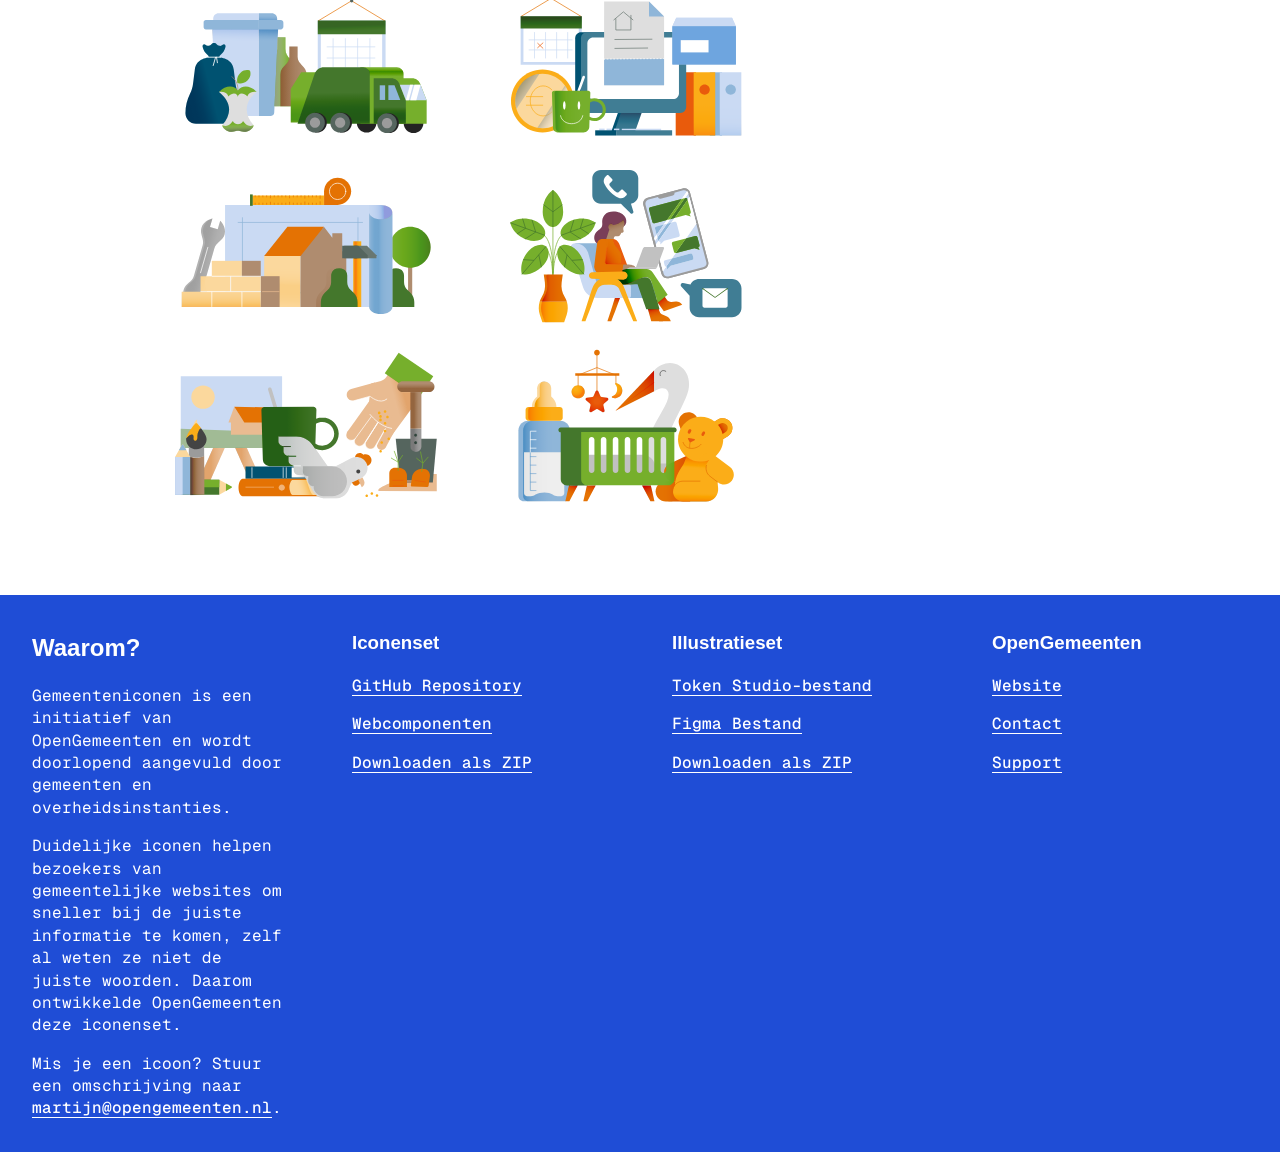
==== commit e3b5777f: "doe-mee.html content toegevoegd" ====
--- a/index.html
+++ b/index.html
@@ -32,15 +32,12 @@
     </head>
     <body>
 
-
         <!-- ****** -->
         <!-- HEADER -->
         <!-- ****** -->
 
         <header>
             <a class="skip" href="#main">Ga naar inhoud?</a>
-            <!-- <a class="skip" href="./iconen.html">Ga naar iconenoverzicht?</a> -->
-            <!-- <a class="skip" href="./illustraties.html">Ga naar illustratiesoverzicht?</a> -->
 
             <a href="./">
             <picture>
@@ -53,9 +50,9 @@
             <nav>
                 <a href="./iconen.html">Iconen</a>
                 <a href="./illustraties.html">Illustraties</a>
-                <a href="./">Doe mee</a>
-                <a href="./">Rechtenvrij</a>
-                <a href="./">Credits</a>
+                <a href="./doe-mee.html">Doe mee</a>
+                <a href="./rechtenvrij.html">Rechtenvrij</a>
+                <a href="./credits.html">Credits</a>
 
                 <a href="">
                     <svg width="98" height="96" viewBox="0 0 98 96" fill="none" xmlns="http://www.w3.org/2000/svg">
@@ -69,12 +66,16 @@
             </nav>
         </header>
 
-
         <!-- ****** -->
         <!--  MAIN  -->
         <!-- ****** -->
 
         <main id="main">
+
+            <!-- **** -->
+            <!-- HERO -->
+            <!-- **** -->
+
             <hgroup>
                 <h1>
                 Een <span>open en rechtenvrij</span> iconenset, 
@@ -98,12 +99,22 @@
                 <strong>CC0</strong>
                 <p>Publiek Domein</p>
              </div>
-            
+
+            <!-- ******* -->
+            <!-- ZOEKEN -->
+            <!-- ******* -->
+
             <form action="./iconen.html" method="get" target="_self" role="search">
                 <label class="hidden" for="zoeken">Zoeken</label>
                 <input type="search" id="zoeken" placeholder="Zoek een icoon... (bv. afval, paspoort, parkeren)" name="q">
-                <svg xmlns="http://www.w3.org/2000/svg" viewBox="0 0 48 48"><title>Zoeken</title><path d="m40.43 35.48-10.4-10.37a1.983 1.983 0 0 0-2.82 0l-.35.35-1.28-1.28a10.45 10.45 0 0 0 2.42-6.7c0-5.79-4.71-10.5-10.5-10.5S7 11.69 7 17.48s4.71 10.5 10.5 10.5c2.53 0 4.85-.9 6.66-2.39l1.28 1.28-.35.35c-.78.78-.78 2.05 0 2.83l10.4 10.37c.39.39.9.59 1.41.59s1.02-.2 1.41-.59l2.12-2.12a1.983 1.983 0 0 0 0-2.82Zm-22.94-9.49c-4.69 0-8.5-3.81-8.5-8.5s3.81-8.5 8.5-8.5 8.5 3.81 8.5 8.5-3.81 8.5-8.5 8.5Zm11.13.53 6.99 6.96-2.12 2.12-6.99-6.96 2.12-2.12Zm8.28 12.49-2-2 2.12-2.12 2 2-2.12 2.12Z"/></svg>
+                <svg xmlns="http://www.w3.org/2000/svg" viewBox="0 0 48 48">
+                    <path d="m40.43 35.48-10.4-10.37a1.983 1.983 0 0 0-2.82 0l-.35.35-1.28-1.28a10.45 10.45 0 0 0 2.42-6.7c0-5.79-4.71-10.5-10.5-10.5S7 11.69 7 17.48s4.71 10.5 10.5 10.5c2.53 0 4.85-.9 6.66-2.39l1.28 1.28-.35.35c-.78.78-.78 2.05 0 2.83l10.4 10.37c.39.39.9.59 1.41.59s1.02-.2 1.41-.59l2.12-2.12a1.983 1.983 0 0 0 0-2.82Zm-22.94-9.49c-4.69 0-8.5-3.81-8.5-8.5s3.81-8.5 8.5-8.5 8.5 3.81 8.5 8.5-3.81 8.5-8.5 8.5Zm11.13.53 6.99 6.96-2.12 2.12-6.99-6.96 2.12-2.12Zm8.28 12.49-2-2 2.12-2.12 2 2-2.12 2.12Z"/>
+                </svg>
             </form>
+
+            <!-- ****** -->
+            <!-- RECENT -->
+            <!-- ****** -->
 
             <section>
                 <h2>Recent toegevoegd</h2>
@@ -182,6 +193,10 @@
                     <li><a href="./iconen.html">Bekijk Iconen</a></li>
                 </ul>
             </section>
+
+            <!-- ******* -->
+            <!-- GEBRUIK -->
+            <!-- ******* -->
 
             <section>
                 <h2>Maak er gebruik van</h2>
@@ -246,7 +261,6 @@
             </section>
         </main>
 
-
         <!-- ****** -->
         <!-- FOOTER -->
         <!-- ****** -->
--- a/styles/tokens--colors.css
+++ b/styles/tokens--colors.css
@@ -6,8 +6,10 @@
 :root {
     color-scheme: light dark;
     --fg-0: light-dark(#333, #fff);
-    --fg-1: light-dark(#666,#ccc);
+    --fg-1: light-dark(#444, #eee);
+    --fg-2: light-dark(#666,#ccc);
     --bg-0: light-dark(#fff, #333);
-    --bg-1: light-dark(#eee, #666);
+    --bg-1: light-dark(#eee, #444);
+    --bg-2: light-dark(#ccc, #666);
     --accent: light-dark(#1F4DD6, #A3B8F5);
 }
--- a/styles/tokens--style.css
+++ b/styles/tokens--style.css
@@ -7,7 +7,7 @@
 
 *, ::before, ::after { 
     box-sizing: border-box;
-    overflow-x: hidden;
+    /* overflow-x: hidden; */
 }
 
 
@@ -17,7 +17,7 @@
     --spacing-m: 1rem;
     --spacing-l: 2rem;
     --spacing-xl: 3rem;
-    --spacing-xll: 4rem;
+    --spacing-xxl: 4rem;
 }
 
 img,
--- a/styles/base--controls.css
+++ b/styles/base--controls.css
@@ -38,9 +38,18 @@
 
 }
 
-/* *********************************** */
-/* skip-label a.d.h.v. ischa we <3 web */
-/* *********************************** */
+
+/* ******************* */
+/* VARIANT label>input */
+/* ******************* */
+
+
+
+
+
+/* **********************************&***************** */
+/* skip-label /visually-hdiden a.d.h.v. ischa we <3 web */
+/* **************************************************** */
 
 .skip {
     z-index: 20;
@@ -50,7 +59,7 @@
     translate: -200%;
     
      &:focus {
-        outline-color: var(--fg-1);
+        outline-color: var(--fg-2);
         color: var(--bg-0) ;
         background-color: var(--accent);
         translate: unset;
--- a/styles/layout--header.css
+++ b/styles/layout--header.css
@@ -123,7 +123,7 @@
 
     &:has(.--mobile-menu-is-open) button[id="mobile-menu"]{
         color: var(--fg-0);
-        background-color: var(--bg-1);
+        background-color: var(--bg-2);
        
         &::before {
         content: '🞫' / '';
--- a/styles/layout--main.css
+++ b/styles/layout--main.css
@@ -17,10 +17,10 @@
     }
 
 
-    section {
-        padding-bottom: var(--spacing-xll);
+    @media (min-width: 900px) {
+        max-width: 900px;
+        justify-self: center;
     }
-
 }
 
 
--- a/styles/page--index.css
+++ b/styles/page--index.css
@@ -4,6 +4,10 @@
 /* ************ */
 
 main {
+
+    section {
+        margin-bottom: var(--spacing-xxl);
+    }
 
     /* ****** */
     /* stats? */
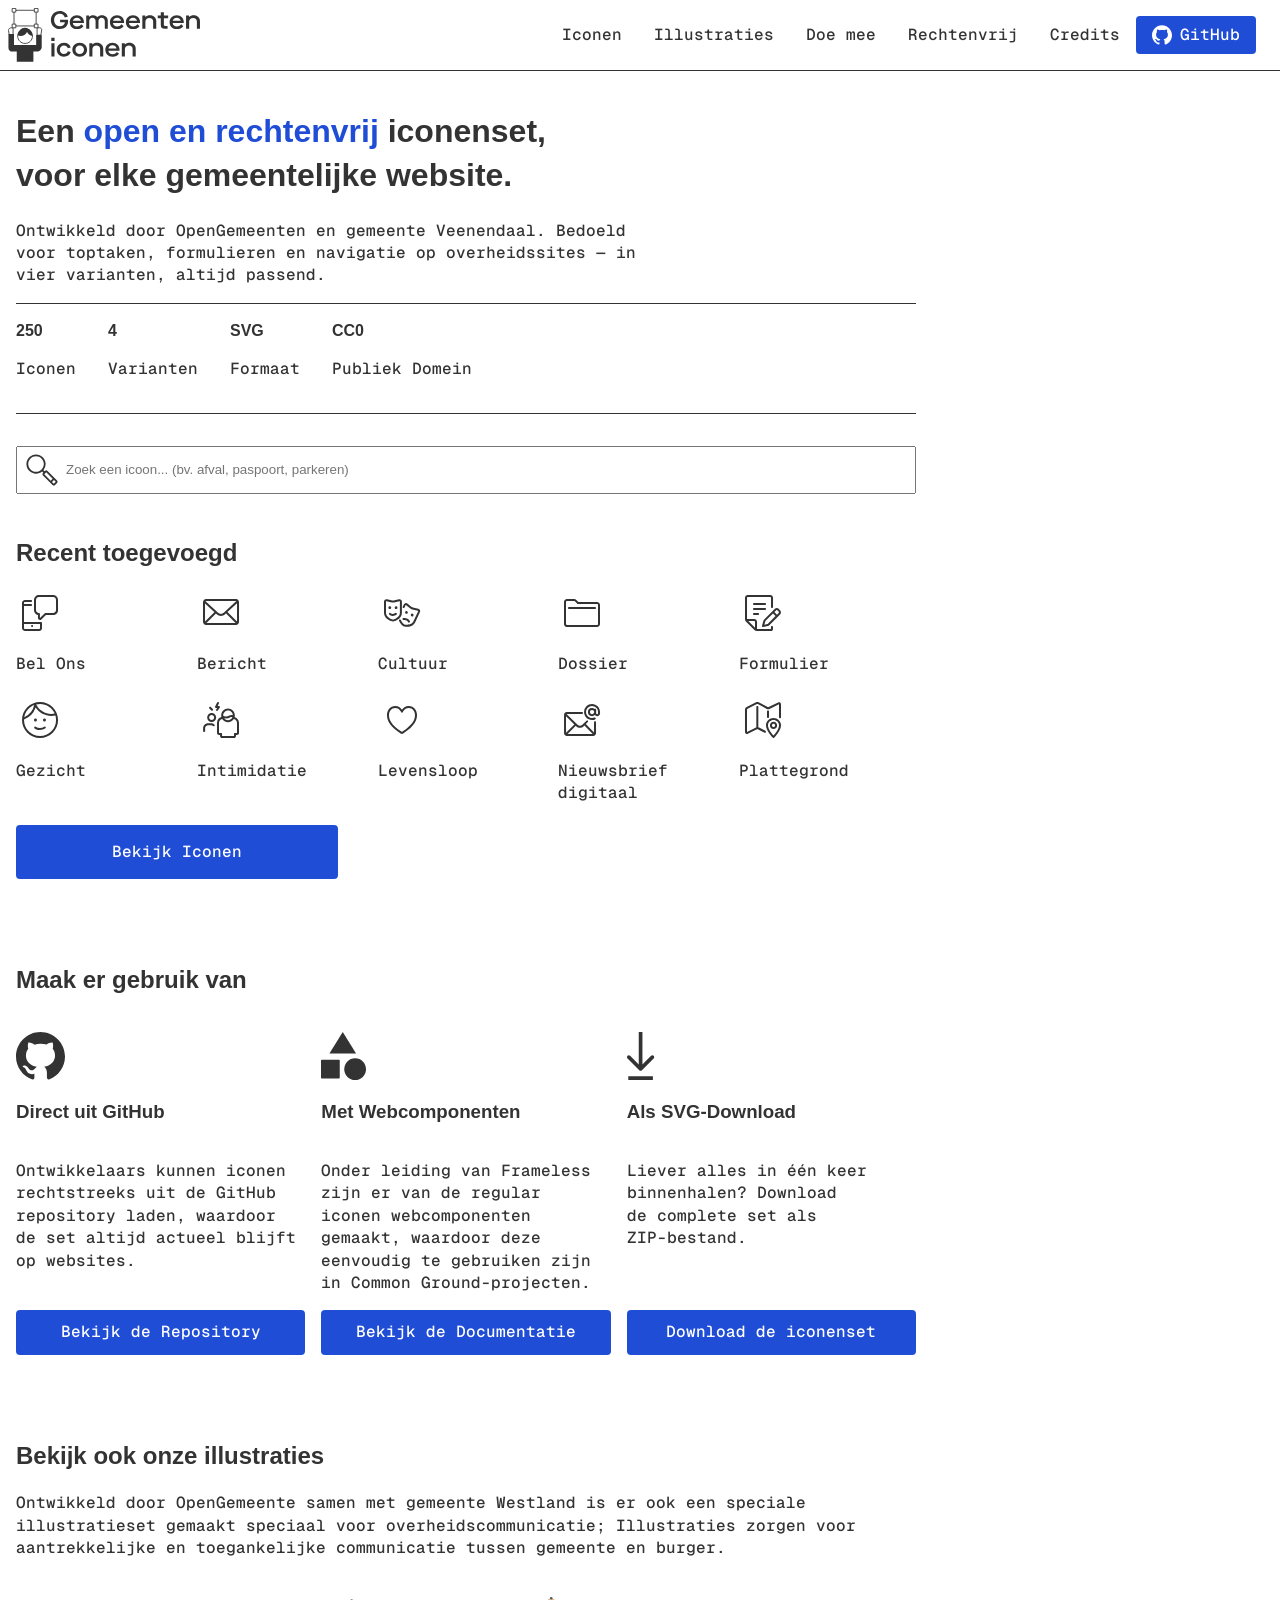
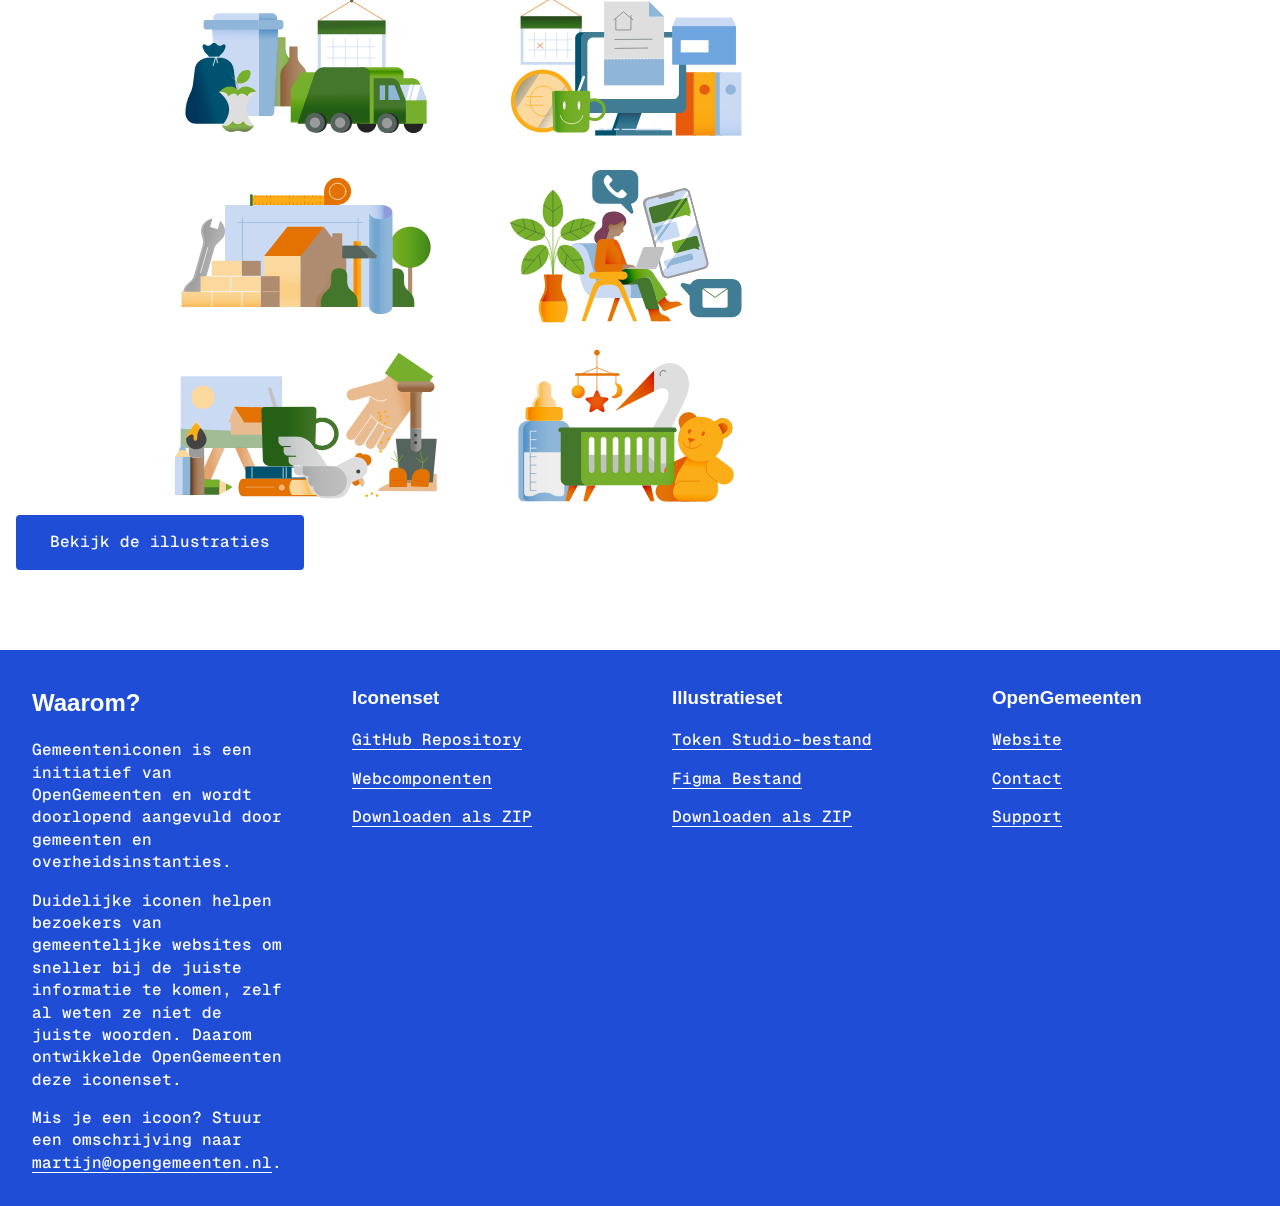
==== commit 5cdc1cda: "#10 bruh hoe ben ik de illustraties cta knop vergeten" ====
--- a/index.html
+++ b/index.html
@@ -258,6 +258,7 @@
                     <img src="./illustrations/dagbesteding.svg" alt="Voorbeeld Afbeelding 5">
                     <img src="./illustrations/geboorte.svg" alt="Voorbeeld Afbeelding 6">
                 </div>
+                <a href="./illustraties.html">Bekijk de illustraties</a>
             </section>
         </main>
 
--- a/styles/base--text.css
+++ b/styles/base--text.css
@@ -17,7 +17,7 @@
 
 p, a, em, ol, ul {
     font-family: "Geist Mono", serif;
-    font-weight: 400;
+    font-weight: 500;
 }
 
 p, li {
--- a/styles/page--index.css
+++ b/styles/page--index.css
@@ -4,6 +4,10 @@
 /* ************ */
 
 main {
+
+    ul {
+        list-style: none;
+    }
 
     section {
         margin-bottom: var(--spacing-xxl);
@@ -142,16 +146,37 @@
     /* illustraties cta */
     /* **************** */
 
-    section > div:nth-of-type(1) {
+    section:nth-of-type(3) {
 
-        display: grid;
-        grid-template-columns: 
-        repeat(auto-fit, clamp(9rem, -0.2632rem + 46.3158vw, 20rem));
+        > div:nth-of-type(1) {
 
-        justify-content: center;
-        align-items: center;
-        
+                display: grid;
+                grid-template-columns: 
+                repeat(auto-fit, clamp(9rem, -0.2632rem + 46.3158vw, 20rem));
 
+                justify-content: center;
+                align-items: center;
+
+            }
+        a {
+            display: block;
+
+            color: var(--bg-0);
+            background-color: var(--accent);
+
+            width: 288px;
+            padding: var(--spacing-m);
+            border-radius: var(--spacing-xs);
+            
+            text-align: center;
+            text-decoration: none;
+
+            &:hover {
+                text-decoration: underline;
+            }
+        }
     }
 
+
+
 }
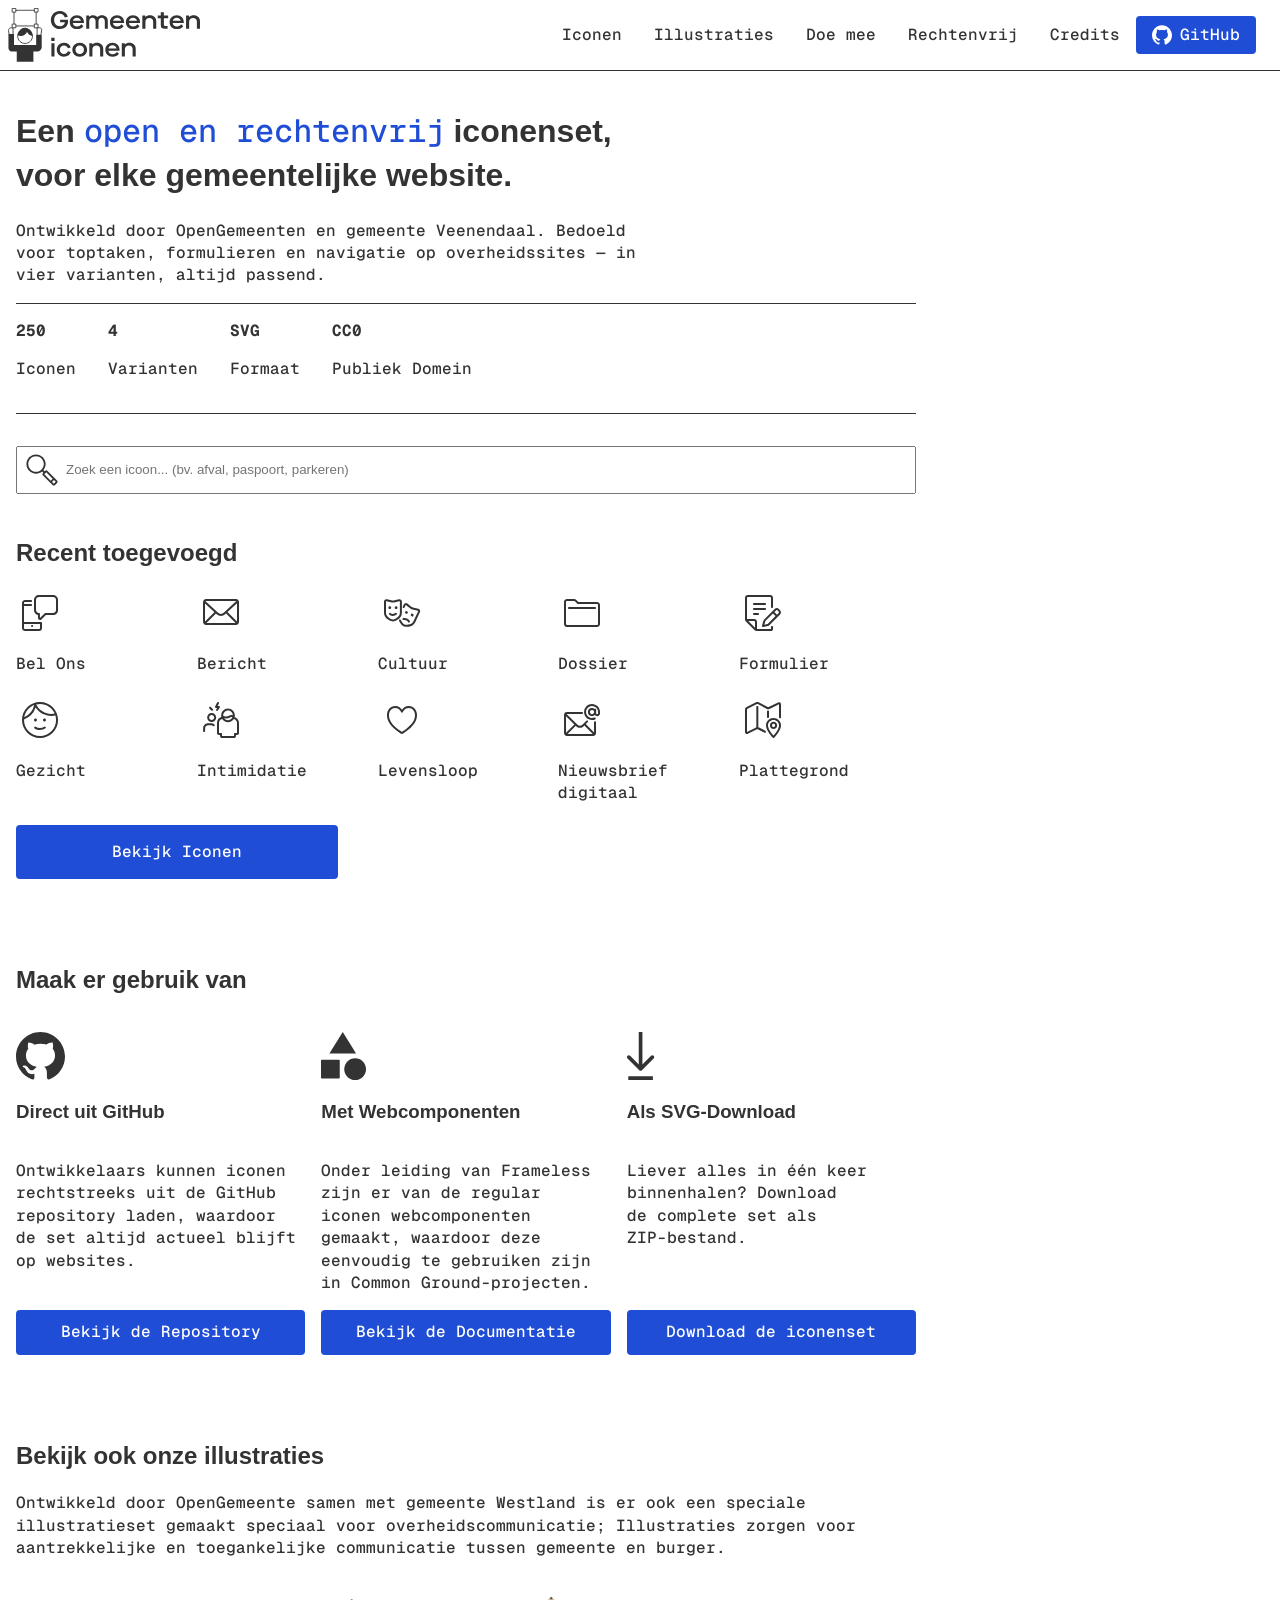
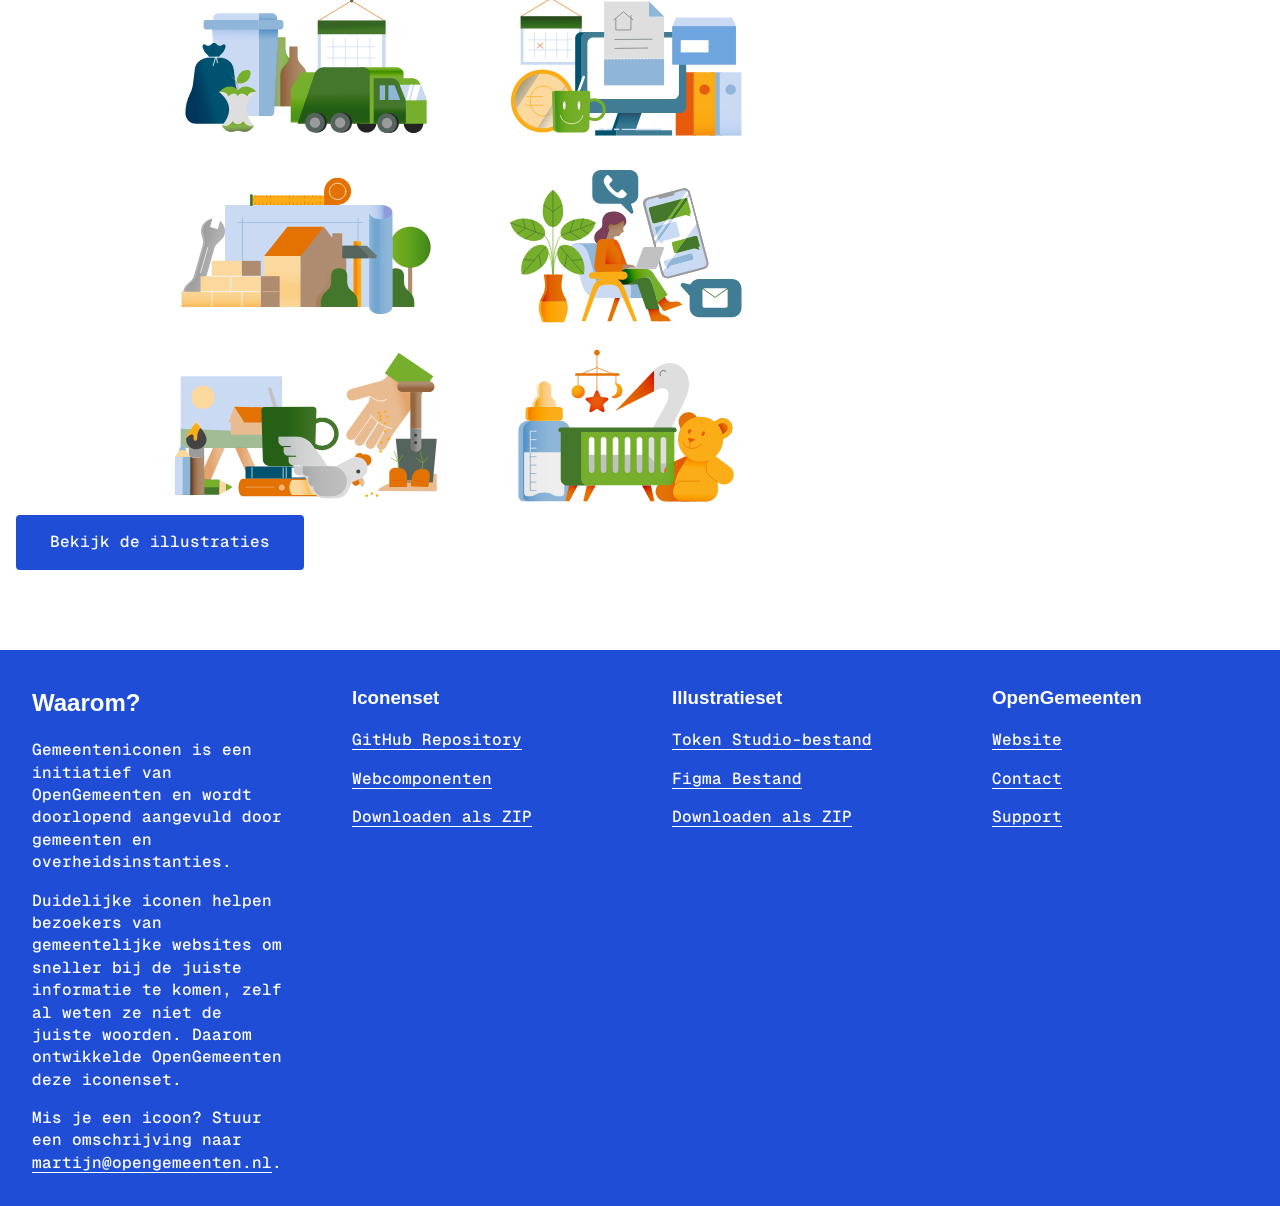
==== commit 4047ec9f: "#16 interactive elements vervangen met select>option" ====
--- a/index.html
+++ b/index.html
@@ -6,8 +6,8 @@
         <meta name="viewport" content="width=device-width, initial-scale=1.0">
 
         <title>Home | Gemeenteniconen.nl</title>
-        <meta name="description" content="Gemeenteniconen.nl - Open en rechtenvrije iconen voor overheidscommunicatie" />
-        <meta name="author" content="Rowynn Sewkaransing"/>
+        <meta name="description" content="Gemeenteniconen.nl - Open en rechtenvrije iconen voor overheidscommunicatie">
+        <meta name="author" content="Rowynn Sewkaransing">
 
         <link rel="stylesheet" href="./styles/tokens--colors.css">
         <link rel="stylesheet" href="./styles/tokens--fonts.css">
@@ -40,12 +40,12 @@
             <a class="skip" href="#main">Ga naar inhoud?</a>
 
             <a href="./">
-            <picture>
-                <source media="(prefers-color-scheme: dark)" srcset="./assets/logo-dark.svg">
-                <img src="./assets/logo-light.svg" alt="Gemeenteniconen.nl home">
-            </picture>
+                <picture>
+                    <source media="(prefers-color-scheme: dark)" srcset="./assets/logo-dark.svg">
+                    <img src="./assets/logo-light.svg" alt="Gemeenteniconen.nl home">
+                </picture>
             </a>
-            <button id="mobile-menu" type="button" >Menu</button>
+            <button id="mobile-menu" type="button">Menu</button>
 
             <nav>
                 <a href="./iconen.html">Iconen</a>
@@ -54,7 +54,7 @@
                 <a href="./rechtenvrij.html">Rechtenvrij</a>
                 <a href="./credits.html">Credits</a>
 
-                <a href="">
+                <a href="https://github.com/OpenGemeenten/Iconenset/" target="_blank" rel="noopener noreferrer">
                     <svg width="98" height="96" viewBox="0 0 98 96" fill="none" xmlns="http://www.w3.org/2000/svg">
                         <g>
                         <path d="M41.4395 69.3848C28.8066 67.8535 19.9062 58.7617 19.9062 46.9902C19.9062 42.2051 21.6289 37.0371 24.5 33.5918C23.2559 30.4336 23.4473 23.7344 24.8828 20.959C28.7109 20.4805 33.8789 22.4902 36.9414 25.2656C40.5781 24.1172 44.4062 23.543 49.0957 23.543C53.7852 23.543 57.6133 24.1172 61.0586 25.1699C64.0254 22.4902 69.2891 20.4805 73.1172 20.959C74.457 23.543 74.6484 30.2422 73.4043 33.4961C76.4668 37.1328 78.0937 42.0137 78.0937 46.9902C78.0937 58.7617 69.1934 67.6621 56.3691 69.2891C59.623 71.3945 61.8242 75.9883 61.8242 81.252L61.8242 91.2051C61.8242 94.0762 64.2168 95.7031 67.0879 94.5547C84.4102 87.9512 98 70.6289 98 49.1914C98 22.1074 75.9883 6.69539e-07 48.9043 4.309e-07C21.8203 1.92261e-07 -1.9479e-07 22.1074 -4.3343e-07 49.1914C-6.20631e-07 70.4375 13.4941 88.0469 31.6777 94.6504C34.2617 95.6074 36.75 93.8848 36.75 91.3008L36.75 83.6445C35.4102 84.2188 33.6875 84.6016 32.1562 84.6016C25.8398 84.6016 22.1074 81.1563 19.4277 74.7441C18.375 72.1602 17.2266 70.6289 15.0254 70.3418C13.877 70.2461 13.4941 69.7676 13.4941 69.1934C13.4941 68.0449 15.4082 67.1836 17.3223 67.1836C20.0977 67.1836 22.4902 68.9063 24.9785 72.4473C26.8926 75.2227 28.9023 76.4668 31.2949 76.4668C33.6875 76.4668 35.2187 75.6055 37.4199 73.4043C39.0469 71.7773 40.291 70.3418 41.4395 69.3848Z" fill="black"/>
--- a/styles/base--text.css
+++ b/styles/base--text.css
@@ -9,19 +9,35 @@
     background: var(--bg-0);
 }
 
-h1, h2, h3, h4, h5, h6, strong {
+h1, h2, h3, h4, h5, h6 {
     font-family: "Geist", sans-serif;
     font-weight: 600;
     text-wrap: balance;
+    overflow-wrap: break-word;
+    hyphens: auto;
 }
 
-p, a, em, ol, ul {
+h1 {
+    font-size: clamp(1.75rem, 1.1346rem + 3.0769vw, 2rem);
+}
+
+p, a, ol, ul, strong, em, span {
     font-family: "Geist Mono", serif;
     font-weight: 500;
 }
 
+fieldset, label, select, ::picker(select), option {
+    font-family: "Geist Mono", serif;
+    font-weight: 400;
+    font-size:  0.9rem;
+}
+
 p, li {
     max-width: 90ch;
+}
+
+strong {
+    font-weight: 700;
 }
 
 article, section {
--- a/styles/base--links.css
+++ b/styles/base--links.css
@@ -21,10 +21,17 @@
     
     &:focus-visible {
         text-decoration: none;
+        translate: 0 -1px;
     }
 
      &:hover {
         text-decoration: none;
+        translate: 0 -1px;
     }
 
 }
+
+
+nav:focus {
+        translate:0;
+}
--- a/styles/layout--header.css
+++ b/styles/layout--header.css
@@ -117,7 +117,7 @@
 
     }
 
-    .--mobile-menu-is-open {
+    .--mobile-menu-is-open, nav:focus-within {
         translate:0;
     }
 
--- a/styles/layout--main.css
+++ b/styles/layout--main.css
@@ -6,19 +6,19 @@
 main {
 
     display:grid;
-    grid-template-columns: 1fr;
+    grid-template-columns: minmax(0, 1fr);
     justify-content: center;
+    align-items: center;
 
     margin: var(--spacing-m);
 
     hgroup {
-
         max-width: 80ch;
     }
 
 
     @media (min-width: 900px) {
-        max-width: 900px;
+        width: 900px;
         justify-self: center;
     }
 }
--- a/styles/page--index.css
+++ b/styles/page--index.css
@@ -99,6 +99,7 @@
         grid-template-columns: 1fr;
         gap: var(--spacing-m);
 
+
         article {
             display: flex;
             flex-direction: column;
@@ -111,7 +112,7 @@
                 margin-right: auto;
             }  
 
-            a {
+            > a {
                 display: block;
 
                 color: var(--bg-0);
